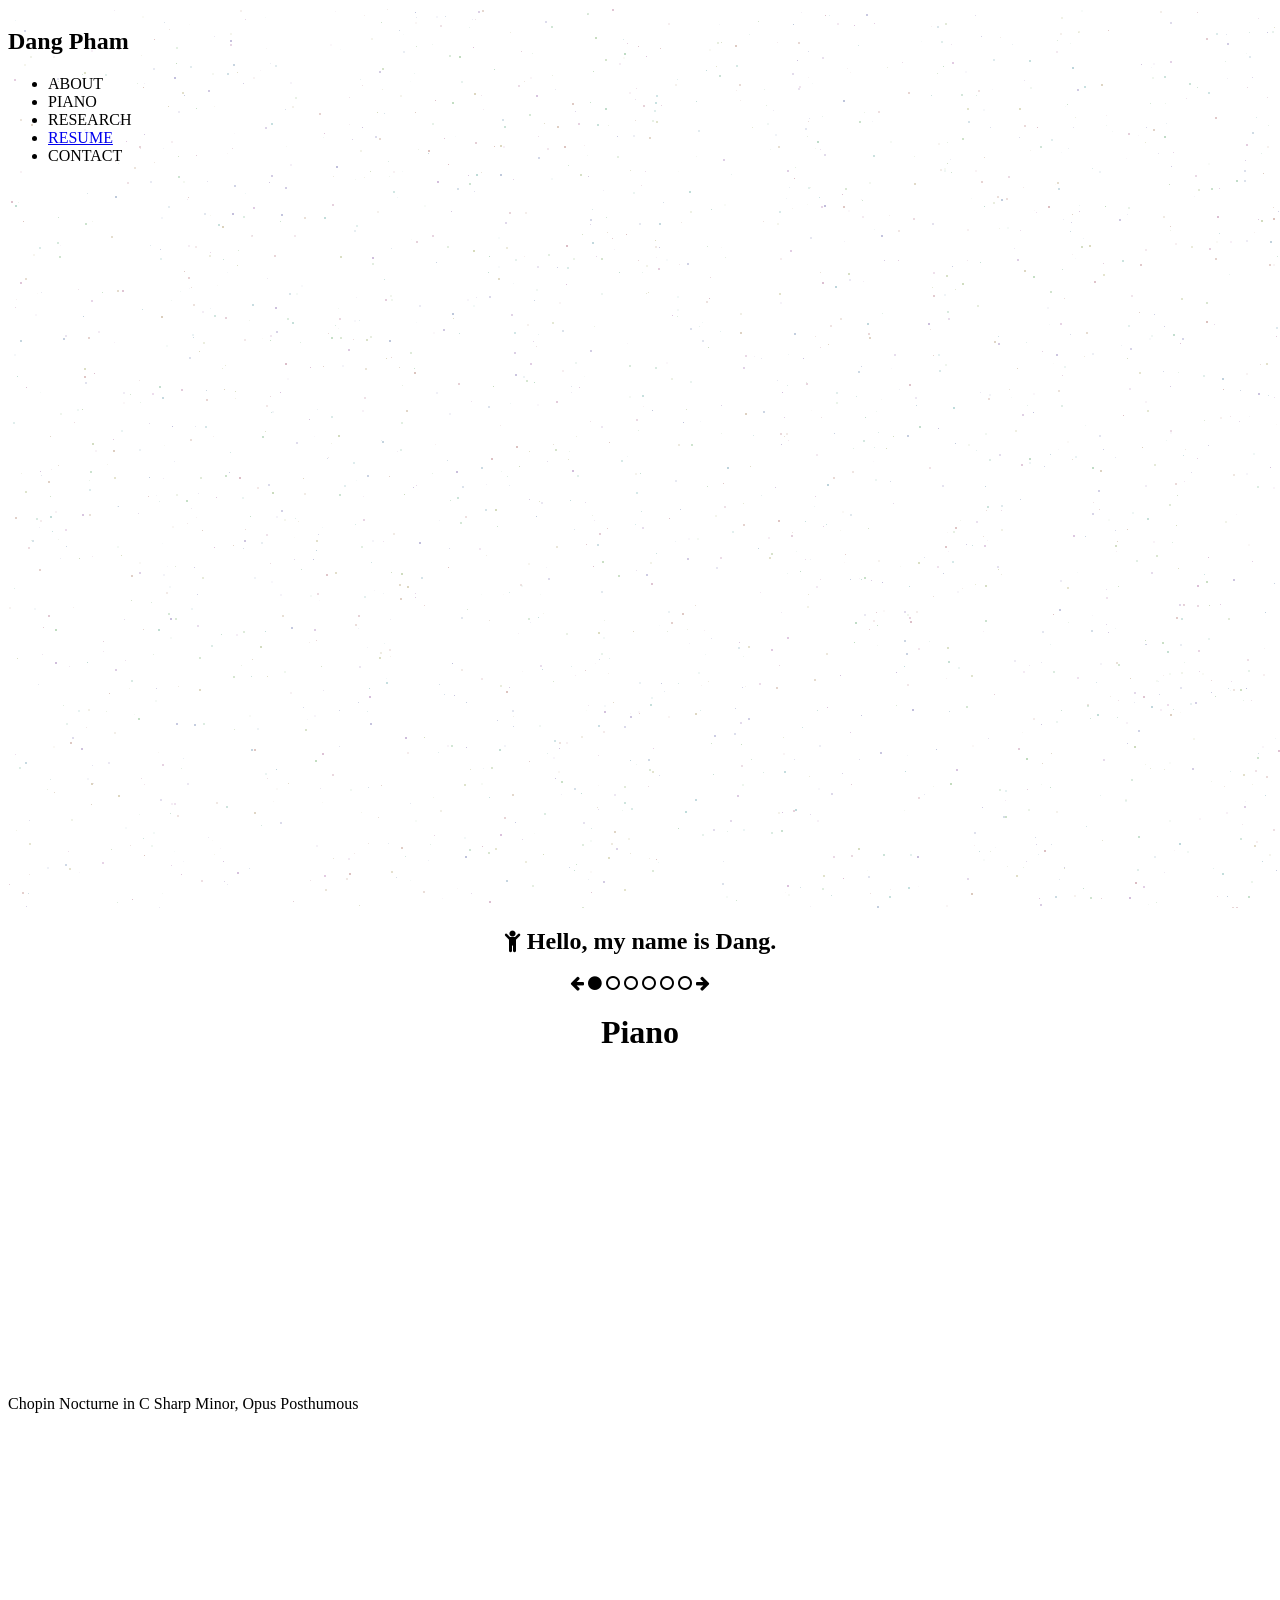
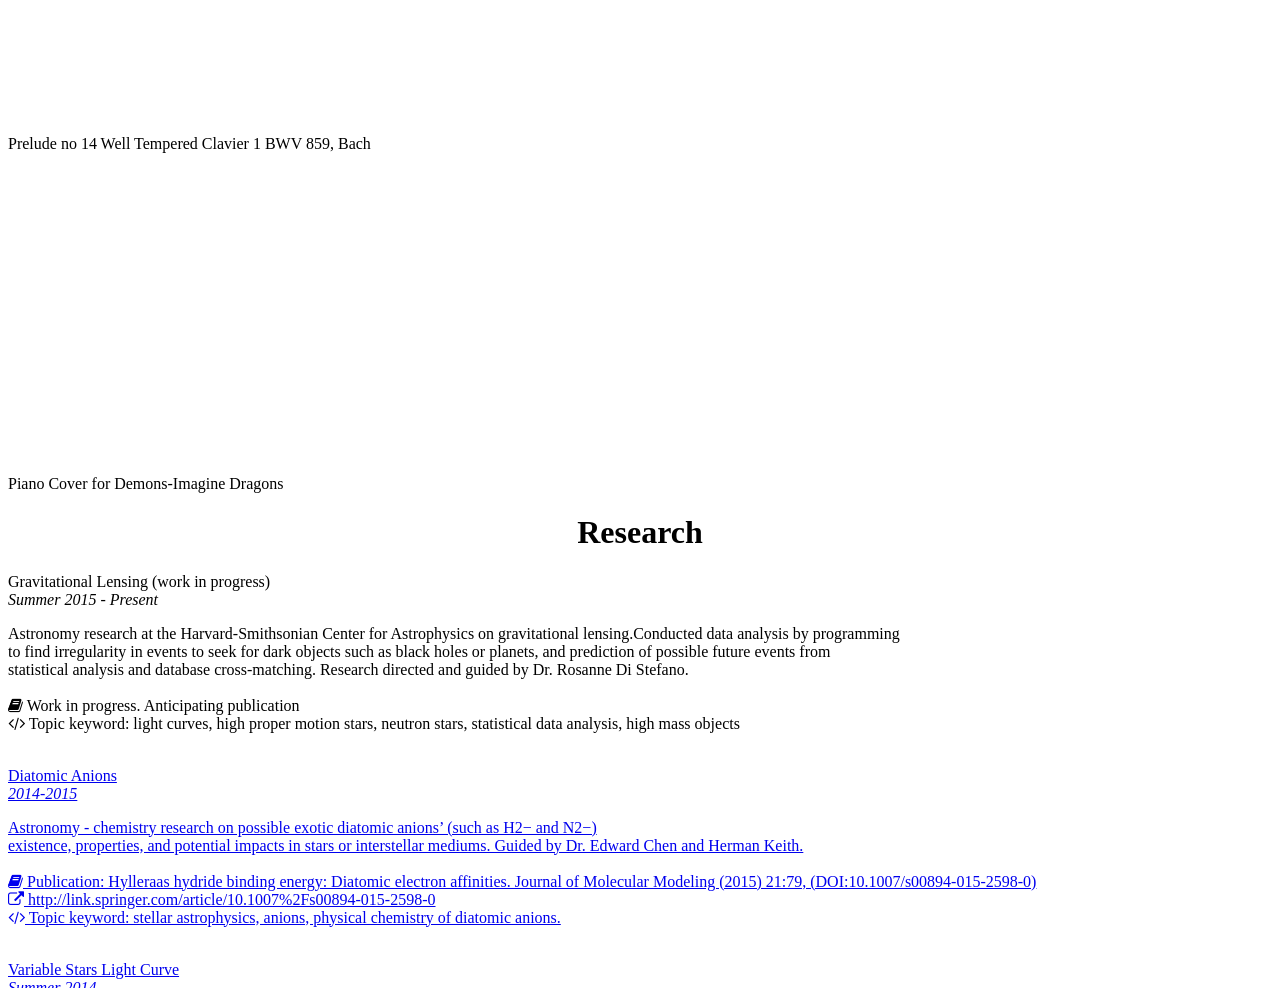
==== index.html @ 25a773d8 "update top" ====
<!DOCTYPE html PUBLIC "-//W3C//DTD XHTML 1.0 Transitional//EN" "http://www.w3.org/TR/xhtml1/DTD/xhtml1-transitional.dtd">
<html xmlns="http://www.w3.org/1999/xhtml">
<head>
    <meta http-equiv="Content-Type" content="text/html;">
    <meta charset="UTF-8">
    <meta name="viewport" content="width=device-width, initial-scale=1, maximum-scale=1, user-scalable=0"/>
    <title>Dang Pham</title>      
</head>    
<body>
    <div class="navi">
        <h2 id="back">Dang Pham</h2>
        <ul>
            <li><a id="aboutlink">ABOUT</a></li>    
            <li><a id="pianolink">PIANO</a></li>  
            <li><a id="researchlink">RESEARCH</a></li>  
            <li><a href="Resume%20-%20web.pdf">RESUME</a></li>
            <li><a id="contactlink">CONTACT</a></li>
        </ul>    
    </div>
    <!-- sky is from http://codepen.io/AlienPiglet/pen/hvekG. 
         Credits to the author for the awesome sky! -->
    <canvas class="sky-bg" id="sky"></canvas>
    <div class="s1" id="s1">  
        <center>
        <h2 class="s1h2"><span id="lang"><i class="fa fa-child"></i> Hello, my name is Dang. </span></h2>
        <div class = "infonav">
            <i class="ar fa fa-arrow-left" id="backward"></i>
            <i class="ci fa fa-circle" id = "c0"></i>
            <i class="ci fa fa-circle-o" id="c1" ></i>
            <i class="ci fa fa-circle-o" id="c2" ></i>
            <i class="ci fa fa-circle-o" id="c3" ></i>
            <i class="ci fa fa-circle-o" id="c4" ></i>
            <i class="ci fa fa-circle-o" id="c5" ></i>
            <i class="ar fa fa-arrow-right" id="forward"></i>
        </div>
        </center>
    </div>
    <center><h1 id="home" class="proj">Piano</h1></center>
    <div class="s2">
        <a><div class="s2s1"></div></a>
        <a><div class="s2s2"></div></a>
        <a><div class="s2s3"></div></a>
    </div>
    <center><h1 class="projweb" id="research">Research</h1></center>
    <div class="s2b">
        <a>
            <span> Gravitational Lensing (work in progress) <br><i>Summer 2015 - Present</i></span>
            <p>Astronomy research at the Harvard-Smithsonian Center for Astrophysics on gravitational lensing.Conducted data analysis by programming <br>
                to find irregularity in events to seek for dark objects such as black holes or planets, and prediction of possible future events from <br>
                statistical analysis and database cross-matching. Research directed and guided by Dr. Rosanne Di Stefano.<br> <br>
            <i class="fa fa-book"></i> Work in progress. Anticipating publication <br>
            <i class="fa fa-code"></i> Topic keyword: light curves, high proper motion stars, neutron stars, statistical data analysis, high mass objects
            </p>
        </a><br>
        <a href="http://link.springer.com/article/10.1007%2Fs00894-015-2598-0">
            <span>Diatomic Anions<br><i>2014-2015</i></span>
            <p>Astronomy - chemistry research on possible exotic diatomic anions’ (such as H2− and  N2−)<br>
                existence, properties, and potential impacts in stars or interstellar mediums. Guided by Dr. Edward Chen and Herman Keith. <br> <br>
            <i class="fa fa-book"></i> Publication: Hylleraas hydride binding energy: Diatomic electron affinities. Journal of Molecular Modeling (2015) 21:79, (DOI:10.1007/s00894-015-2598-0) <br>
            <i class="fa fa-external-link"></i> http://link.springer.com/article/10.1007%2Fs00894-015-2598-0<br>
            <i class="fa fa-code"></i> Topic keyword: stellar astrophysics, anions, physical chemistry of diatomic anions.
            </p>
        </a><br>
        <a href="https://www.aavso.org/sites/default/files/jaavso/v42n2/315.pdf">
            <span>Variable Stars Light Curve<br><i>Summer 2014</i></span> 
            <p>Astronomy research and observations at Harvard University on variable stars' trends in variability and periods <br>
                of RR Lyrae and SX Phe type stars. Guided by Dr. Joshua Schroeder and Dr. Rosanne Di Stefano. <br><br> 
                <i class="fa fa-book"></i> Report on the Photometric Observations of the Variable Stars DH Pegasi, DY Pegasi, and RZ Cephei (JAAVSO), 42, 315<br>
                <i class="fa fa-external-link"></i> https://www.aavso.org/sites/default/files/jaavso/v42n2/315.pdf<br>
                <i class="fa fa-code"></i> Topic keyword: trends, light curves, periods, RR Lyrae, SX Phe, variable stars.</p>
        </a><br>
        <a>
            <span>Electron Affinity of Lead<br><i>2013  </i></span> 
            <p>Analysis and theoretical calculation of the electron affinity of Pb that shows that accepted value of the electron <br>
                affinity of lead in the NIST may be erroneous. Guided by Dr. Edward Chen and Herman Keith. <br><br> 
                <i class="fa fa-book"></i> Not published. Paper available upon request<br>
                <i class="fa fa-code"></i> Topic keyword: lead, electron affinity</p>
        </a><br>
    </div>
    <div class="s3">
        <a href="mail:dang.c.pham@outlook.com"><span>Email:</span>dang.c.pham@outlook.com</a>
    </div>    
    <script defer type="text/javascript" src="js/jquery-1.11.1.min.js"></script>
    <script defer type="text/javascript" src="js/index.js"></script>
</body>
</html>
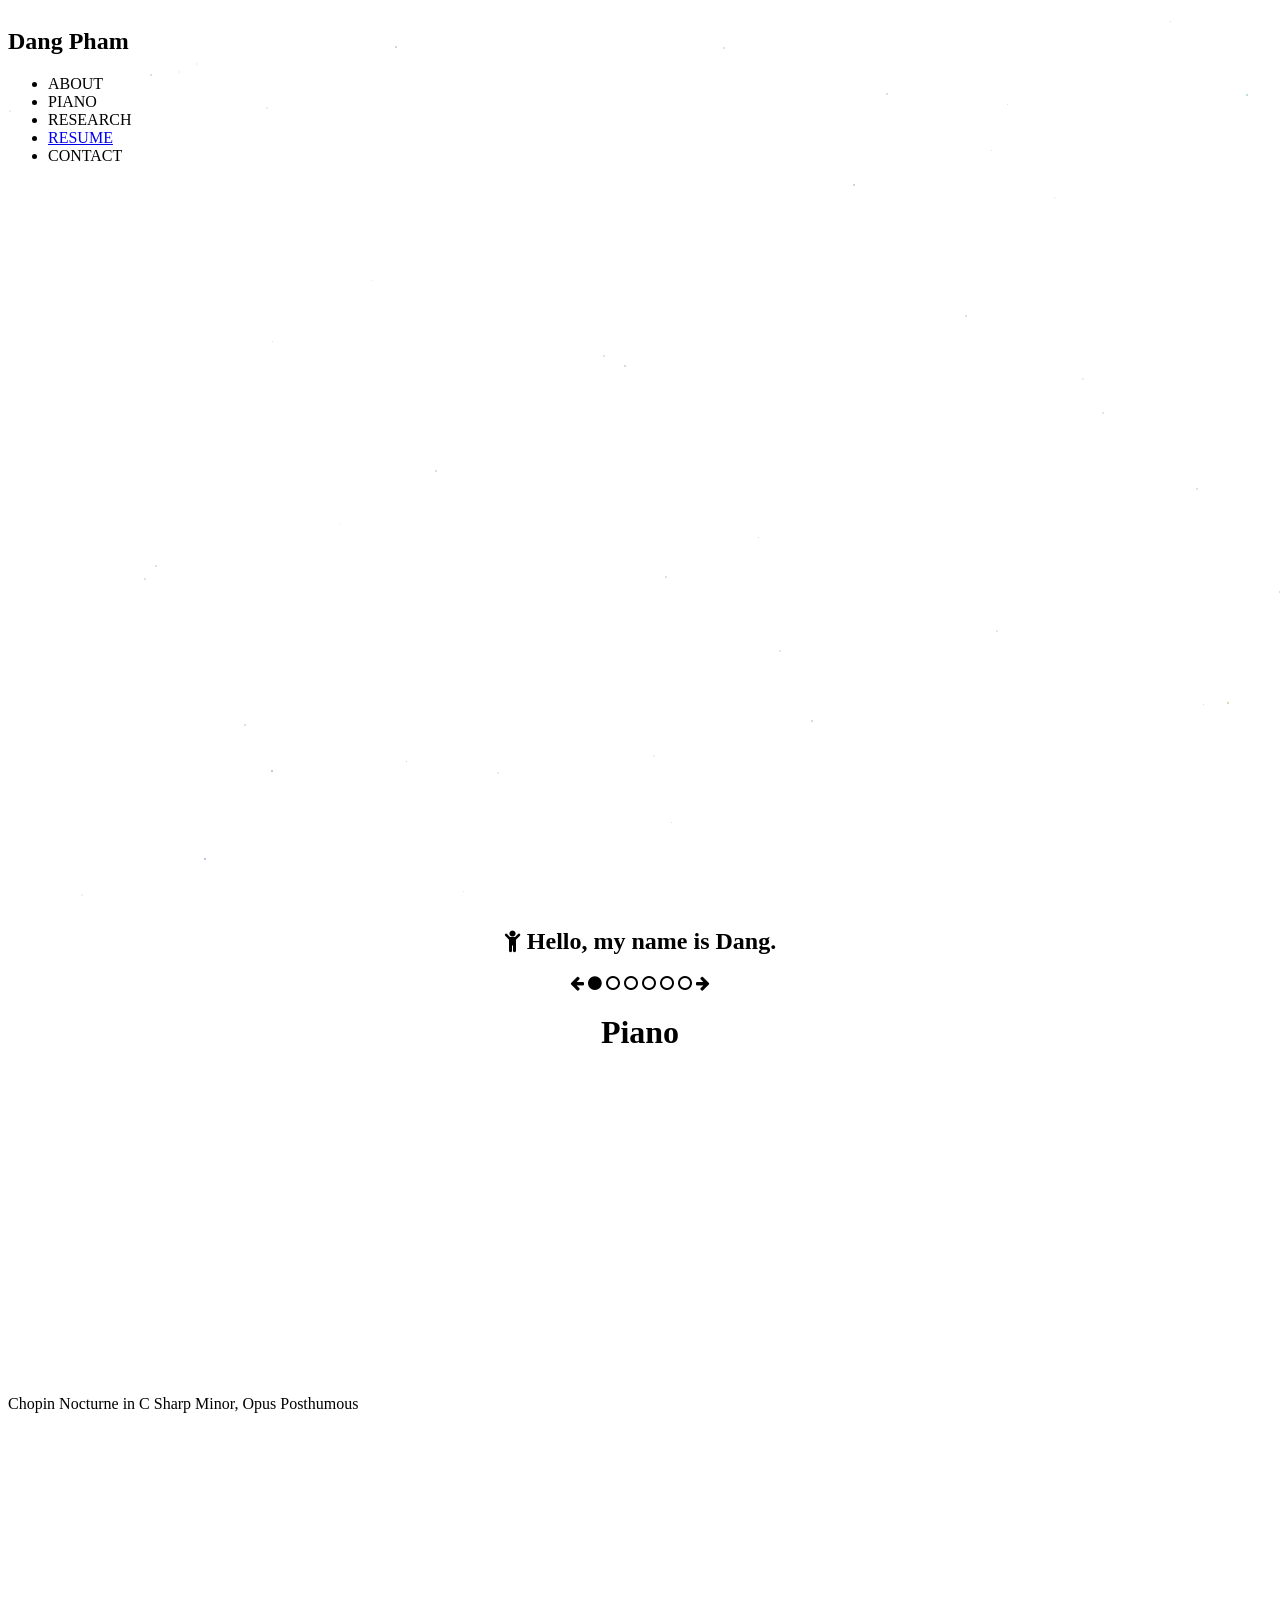
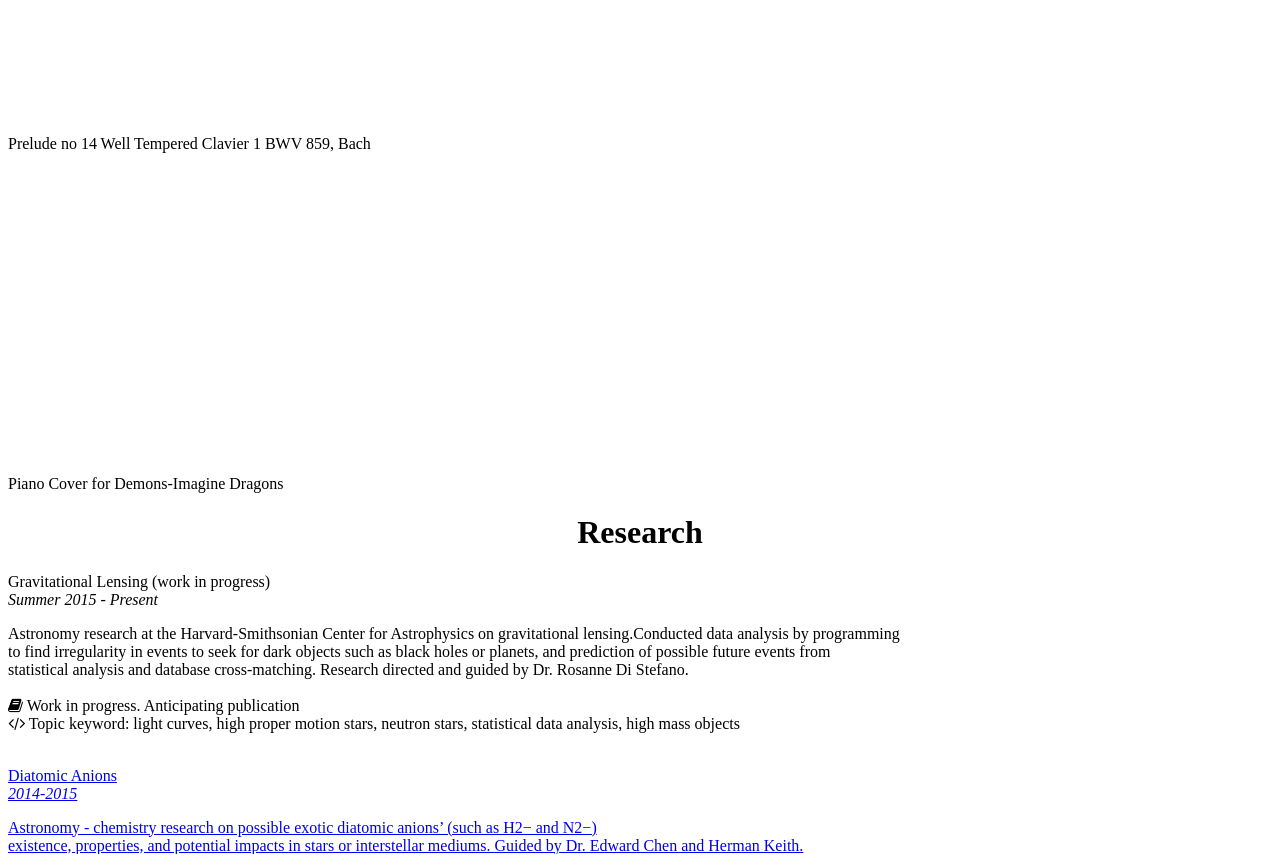
==== commit 69319656: "fix bottom" ====
--- a/index.html
+++ b/index.html
@@ -1,86 +1,115 @@
 <!DOCTYPE html PUBLIC "-//W3C//DTD XHTML 1.0 Transitional//EN" "http://www.w3.org/TR/xhtml1/DTD/xhtml1-transitional.dtd">
 <html xmlns="http://www.w3.org/1999/xhtml">
+
 <head>
     <meta http-equiv="Content-Type" content="text/html;">
     <meta charset="UTF-8">
-    <meta name="viewport" content="width=device-width, initial-scale=1, maximum-scale=1, user-scalable=0"/>
-    <title>Dang Pham</title>      
-</head>    
+    <meta name="viewport" content="width=device-width, initial-scale=1, maximum-scale=1, user-scalable=0" />
+    <title>Dang Pham</title>
+</head>
+
 <body>
     <div class="navi">
         <h2 id="back">Dang Pham</h2>
         <ul>
-            <li><a id="aboutlink">ABOUT</a></li>    
-            <li><a id="pianolink">PIANO</a></li>  
-            <li><a id="researchlink">RESEARCH</a></li>  
+            <li><a id="aboutlink">ABOUT</a></li>
+            <li><a id="pianolink">PIANO</a></li>
+            <li><a id="researchlink">RESEARCH</a></li>
             <li><a href="Resume%20-%20web.pdf">RESUME</a></li>
             <li><a id="contactlink">CONTACT</a></li>
-        </ul>    
+        </ul>
     </div>
     <!-- sky is from http://codepen.io/AlienPiglet/pen/hvekG. 
          Credits to the author for the awesome sky! -->
     <canvas class="sky-bg" id="sky"></canvas>
-    <div class="s1" id="s1">  
+    <div class="s1" id="s1">
         <center>
-        <h2 class="s1h2"><span id="lang"><i class="fa fa-child"></i> Hello, my name is Dang. </span></h2>
-        <div class = "infonav">
-            <i class="ar fa fa-arrow-left" id="backward"></i>
-            <i class="ci fa fa-circle" id = "c0"></i>
-            <i class="ci fa fa-circle-o" id="c1" ></i>
-            <i class="ci fa fa-circle-o" id="c2" ></i>
-            <i class="ci fa fa-circle-o" id="c3" ></i>
-            <i class="ci fa fa-circle-o" id="c4" ></i>
-            <i class="ci fa fa-circle-o" id="c5" ></i>
-            <i class="ar fa fa-arrow-right" id="forward"></i>
-        </div>
+            <h2 class="s1h2"><span id="lang"><i class="fa fa-child"></i> Hello, my name is Dang. </span></h2>
+            <div class="infonav">
+                <i class="ar fa fa-arrow-left" id="backward"></i>
+                <i class="ci fa fa-circle" id="c0"></i>
+                <i class="ci fa fa-circle-o" id="c1"></i>
+                <i class="ci fa fa-circle-o" id="c2"></i>
+                <i class="ci fa fa-circle-o" id="c3"></i>
+                <i class="ci fa fa-circle-o" id="c4"></i>
+                <i class="ci fa fa-circle-o" id="c5"></i>
+                <i class="ar fa fa-arrow-right" id="forward"></i>
+            </div>
         </center>
     </div>
-    <center><h1 id="home" class="proj">Piano</h1></center>
+    <center>
+        <h1 id="home" class="proj">Piano</h1></center>
     <div class="s2">
-        <a><div class="s2s1"></div></a>
-        <a><div class="s2s2"></div></a>
-        <a><div class="s2s3"></div></a>
+        <a>
+            <div class="s2s1"></div>
+        </a>
+        <a>
+            <div class="s2s2"></div>
+        </a>
+        <a>
+            <div class="s2s3"></div>
+        </a>
     </div>
-    <center><h1 class="projweb" id="research">Research</h1></center>
-    <div class="s2b">
+    <center>
+        <h1 class="projweb" id="research">Research</h1></center>
+    <div class="s2b" id='s2b'>
         <a>
             <span> Gravitational Lensing (work in progress) <br><i>Summer 2015 - Present</i></span>
-            <p>Astronomy research at the Harvard-Smithsonian Center for Astrophysics on gravitational lensing.Conducted data analysis by programming <br>
-                to find irregularity in events to seek for dark objects such as black holes or planets, and prediction of possible future events from <br>
-                statistical analysis and database cross-matching. Research directed and guided by Dr. Rosanne Di Stefano.<br> <br>
-            <i class="fa fa-book"></i> Work in progress. Anticipating publication <br>
-            <i class="fa fa-code"></i> Topic keyword: light curves, high proper motion stars, neutron stars, statistical data analysis, high mass objects
+            <p>Astronomy research at the Harvard-Smithsonian Center for Astrophysics on gravitational lensing.Conducted data analysis by programming
+                <br> to find irregularity in events to seek for dark objects such as black holes or planets, and prediction of possible future events from
+                <br> statistical analysis and database cross-matching. Research directed and guided by Dr. Rosanne Di Stefano.
+                <br>
+                <br>
+                <i class="fa fa-book"></i> Work in progress. Anticipating publication
+                <br>
+                <i class="fa fa-code"></i> Topic keyword: light curves, high proper motion stars, neutron stars, statistical data analysis, high mass objects
             </p>
-        </a><br>
+        </a>
+        <br>
         <a href="http://link.springer.com/article/10.1007%2Fs00894-015-2598-0">
             <span>Diatomic Anions<br><i>2014-2015</i></span>
-            <p>Astronomy - chemistry research on possible exotic diatomic anions’ (such as H2− and  N2−)<br>
-                existence, properties, and potential impacts in stars or interstellar mediums. Guided by Dr. Edward Chen and Herman Keith. <br> <br>
-            <i class="fa fa-book"></i> Publication: Hylleraas hydride binding energy: Diatomic electron affinities. Journal of Molecular Modeling (2015) 21:79, (DOI:10.1007/s00894-015-2598-0) <br>
-            <i class="fa fa-external-link"></i> http://link.springer.com/article/10.1007%2Fs00894-015-2598-0<br>
-            <i class="fa fa-code"></i> Topic keyword: stellar astrophysics, anions, physical chemistry of diatomic anions.
+            <p>Astronomy - chemistry research on possible exotic diatomic anions’ (such as H2− and N2−)
+                <br> existence, properties, and potential impacts in stars or interstellar mediums. Guided by Dr. Edward Chen and Herman Keith.
+                <br>
+                <br>
+                <i class="fa fa-book"></i> Publication: Hylleraas hydride binding energy: Diatomic electron affinities. Journal of Molecular Modeling (2015) 21:79, (DOI:10.1007/s00894-015-2598-0)
+                <br>
+                <i class="fa fa-external-link"></i> http://link.springer.com/article/10.1007%2Fs00894-015-2598-0
+                <br>
+                <i class="fa fa-code"></i> Topic keyword: stellar astrophysics, anions, physical chemistry of diatomic anions.
             </p>
-        </a><br>
+        </a>
+        <br>
         <a href="https://www.aavso.org/sites/default/files/jaavso/v42n2/315.pdf">
-            <span>Variable Stars Light Curve<br><i>Summer 2014</i></span> 
-            <p>Astronomy research and observations at Harvard University on variable stars' trends in variability and periods <br>
-                of RR Lyrae and SX Phe type stars. Guided by Dr. Joshua Schroeder and Dr. Rosanne Di Stefano. <br><br> 
-                <i class="fa fa-book"></i> Report on the Photometric Observations of the Variable Stars DH Pegasi, DY Pegasi, and RZ Cephei (JAAVSO), 42, 315<br>
-                <i class="fa fa-external-link"></i> https://www.aavso.org/sites/default/files/jaavso/v42n2/315.pdf<br>
+            <span>Variable Stars Light Curve<br><i>Summer 2014</i></span>
+            <p>Astronomy research and observations at Harvard University on variable stars' trends in variability and periods
+                <br> of RR Lyrae and SX Phe type stars. Guided by Dr. Joshua Schroeder and Dr. Rosanne Di Stefano.
+                <br>
+                <br>
+                <i class="fa fa-book"></i> Report on the Photometric Observations of the Variable Stars DH Pegasi, DY Pegasi, and RZ Cephei (JAAVSO), 42, 315
+                <br>
+                <i class="fa fa-external-link"></i> https://www.aavso.org/sites/default/files/jaavso/v42n2/315.pdf
+                <br>
                 <i class="fa fa-code"></i> Topic keyword: trends, light curves, periods, RR Lyrae, SX Phe, variable stars.</p>
-        </a><br>
+        </a>
+        <br>
         <a>
-            <span>Electron Affinity of Lead<br><i>2013  </i></span> 
-            <p>Analysis and theoretical calculation of the electron affinity of Pb that shows that accepted value of the electron <br>
-                affinity of lead in the NIST may be erroneous. Guided by Dr. Edward Chen and Herman Keith. <br><br> 
-                <i class="fa fa-book"></i> Not published. Paper available upon request<br>
+            <span>Electron Affinity of Lead<br><i>2013  </i></span>
+            <p>Analysis and theoretical calculation of the electron affinity of Pb that shows that accepted value of the electron
+                <br> affinity of lead in the NIST may be erroneous. Guided by Dr. Edward Chen and Herman Keith.
+                <br>
+                <br>
+                <i class="fa fa-book"></i> Not published. Paper available upon request
+                <br>
                 <i class="fa fa-code"></i> Topic keyword: lead, electron affinity</p>
-        </a><br>
+        </a>
+        <br id="lastbr">
     </div>
     <div class="s3">
         <a href="mail:dang.c.pham@outlook.com"><span>Email:</span>dang.c.pham@outlook.com</a>
-    </div>    
+    </div>
     <script defer type="text/javascript" src="js/jquery-1.11.1.min.js"></script>
     <script defer type="text/javascript" src="js/index.js"></script>
 </body>
+
 </html>
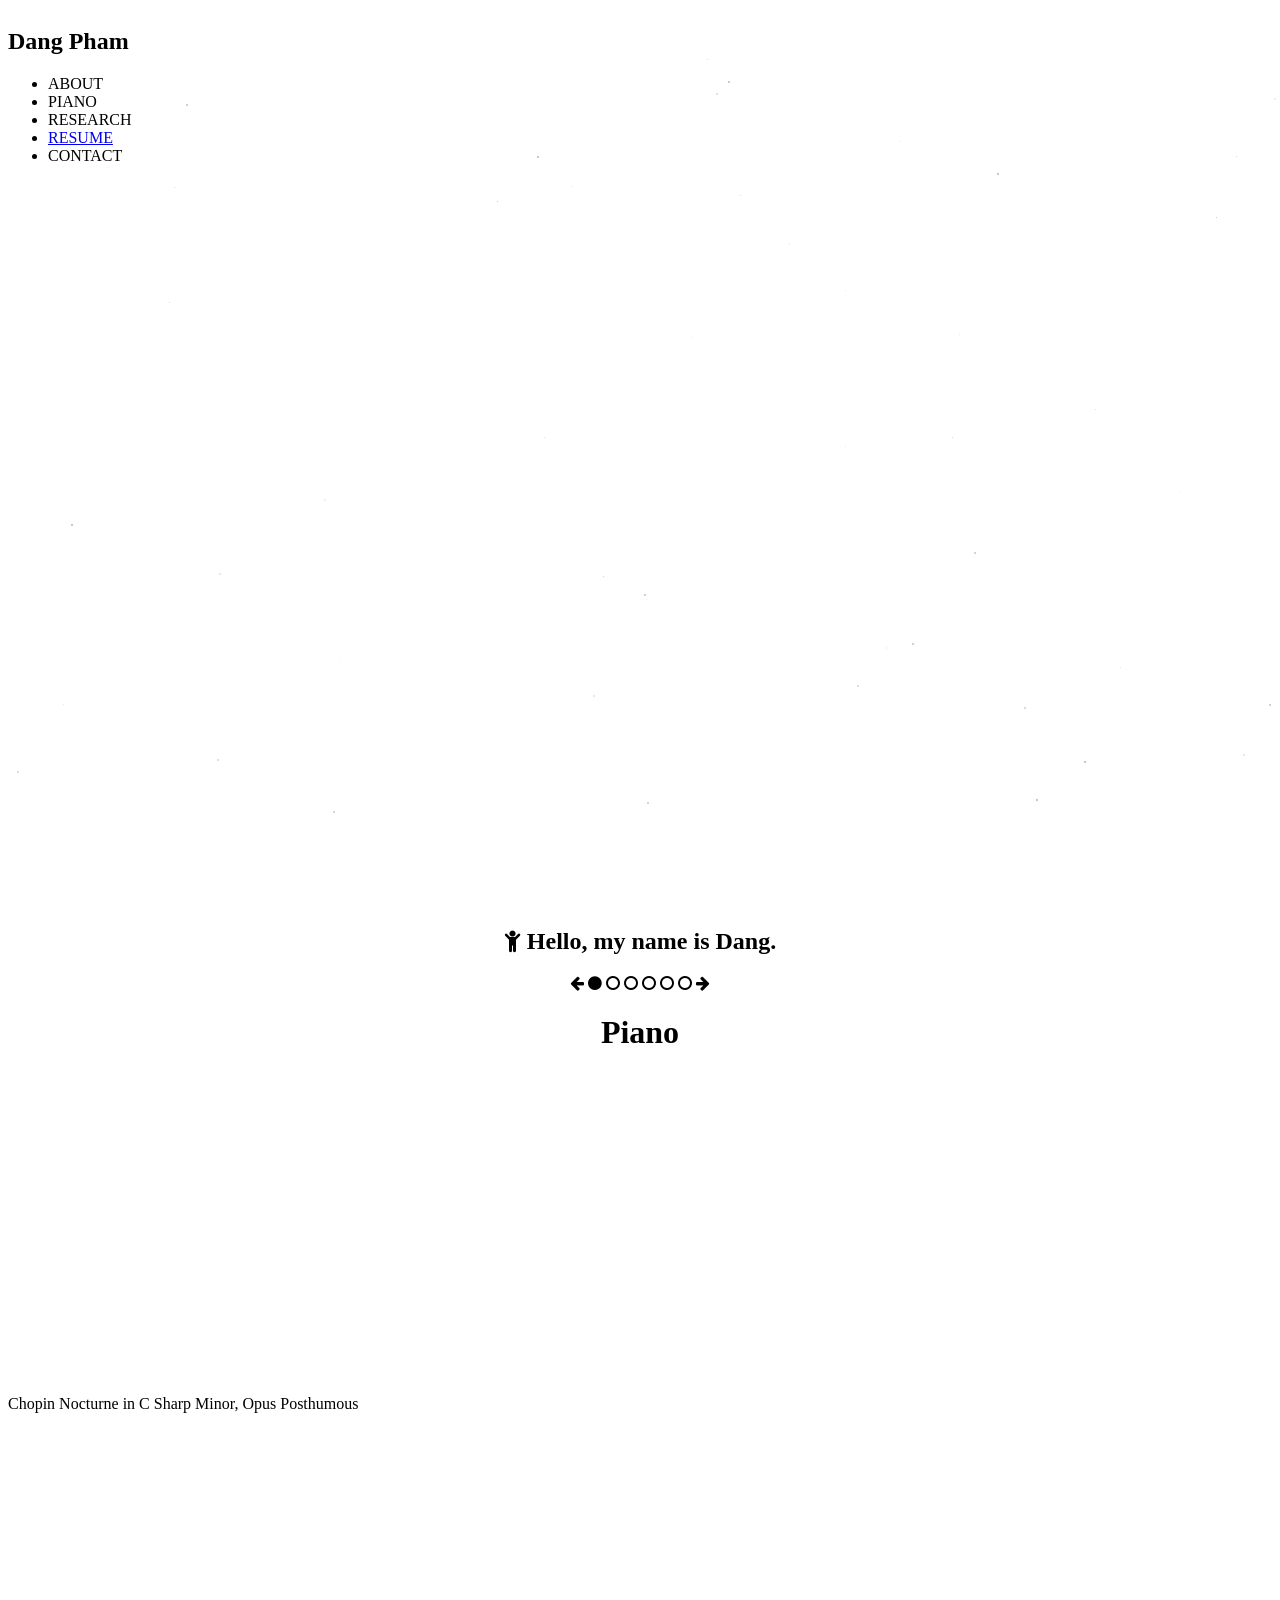
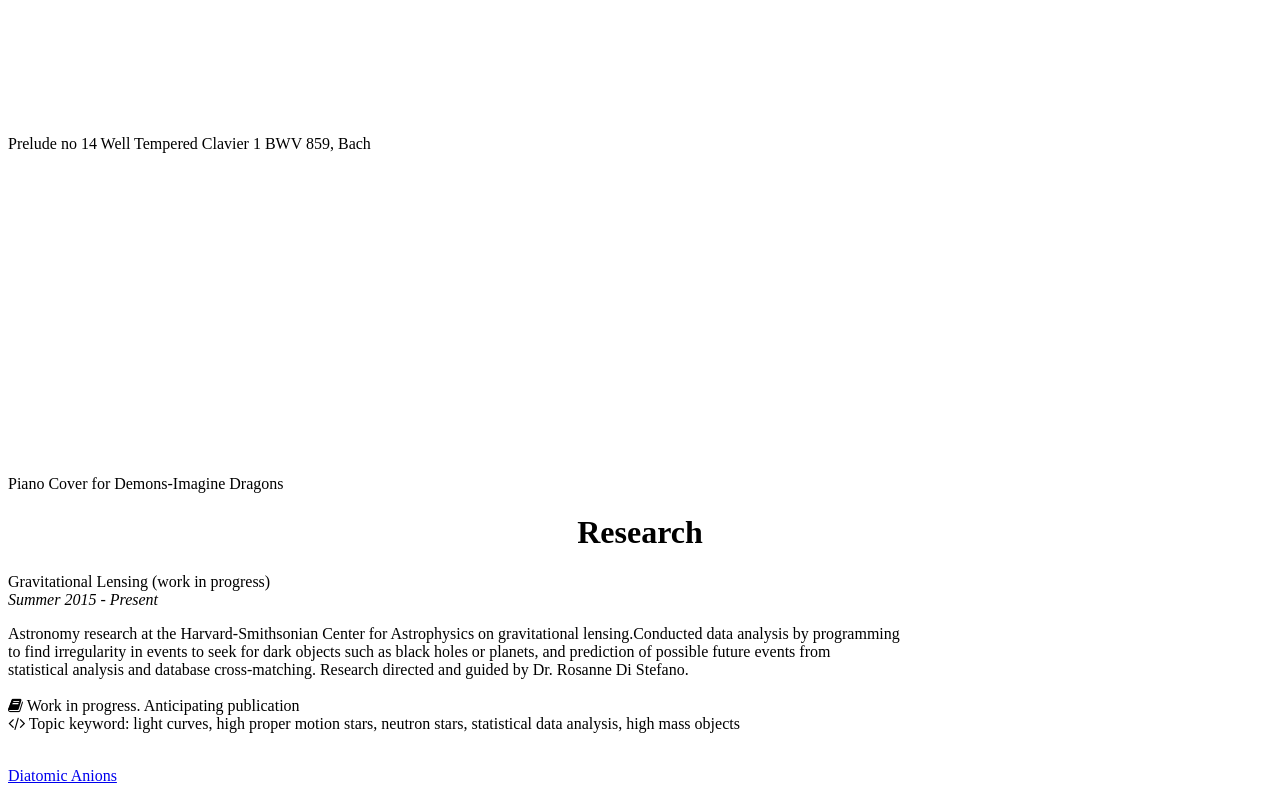
==== commit 28fe16e9: "update" ====
--- a/index.html
+++ b/index.html
@@ -37,8 +37,7 @@
             </div>
         </center>
     </div>
-    <center>
-        <h1 id="home" class="proj">Piano</h1></center>
+    <center><h1 id="home" class="proj"><span class='word'>Piano</span></h1></center>
     <div class="s2">
         <a>
             <div class="s2s1"></div>
@@ -50,8 +49,7 @@
             <div class="s2s3"></div>
         </a>
     </div>
-    <center>
-        <h1 class="projweb" id="research">Research</h1></center>
+    <center><h1 class="projweb" id="research"><span class='word'>Research</span></h1></center>
     <div class="s2b" id='s2b'>
         <a>
             <span> Gravitational Lensing (work in progress) <br><i>Summer 2015 - Present</i></span>
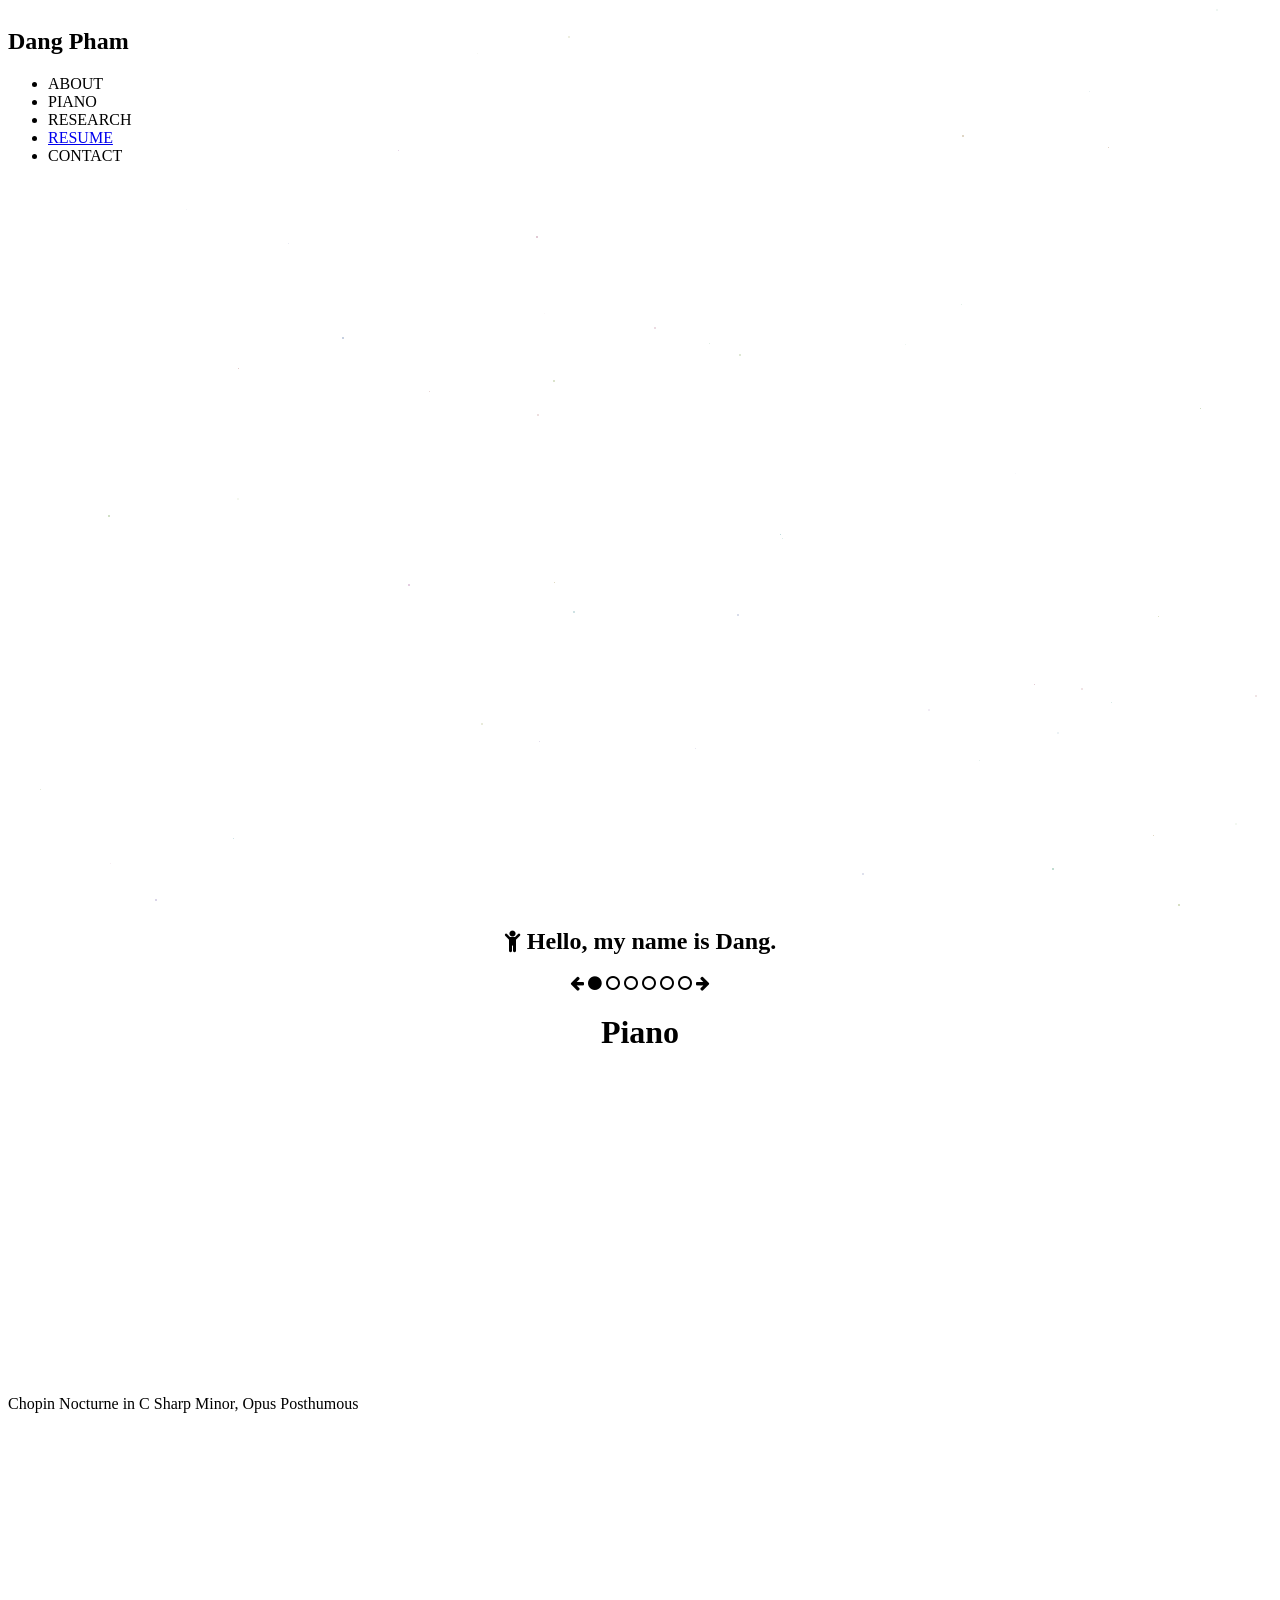
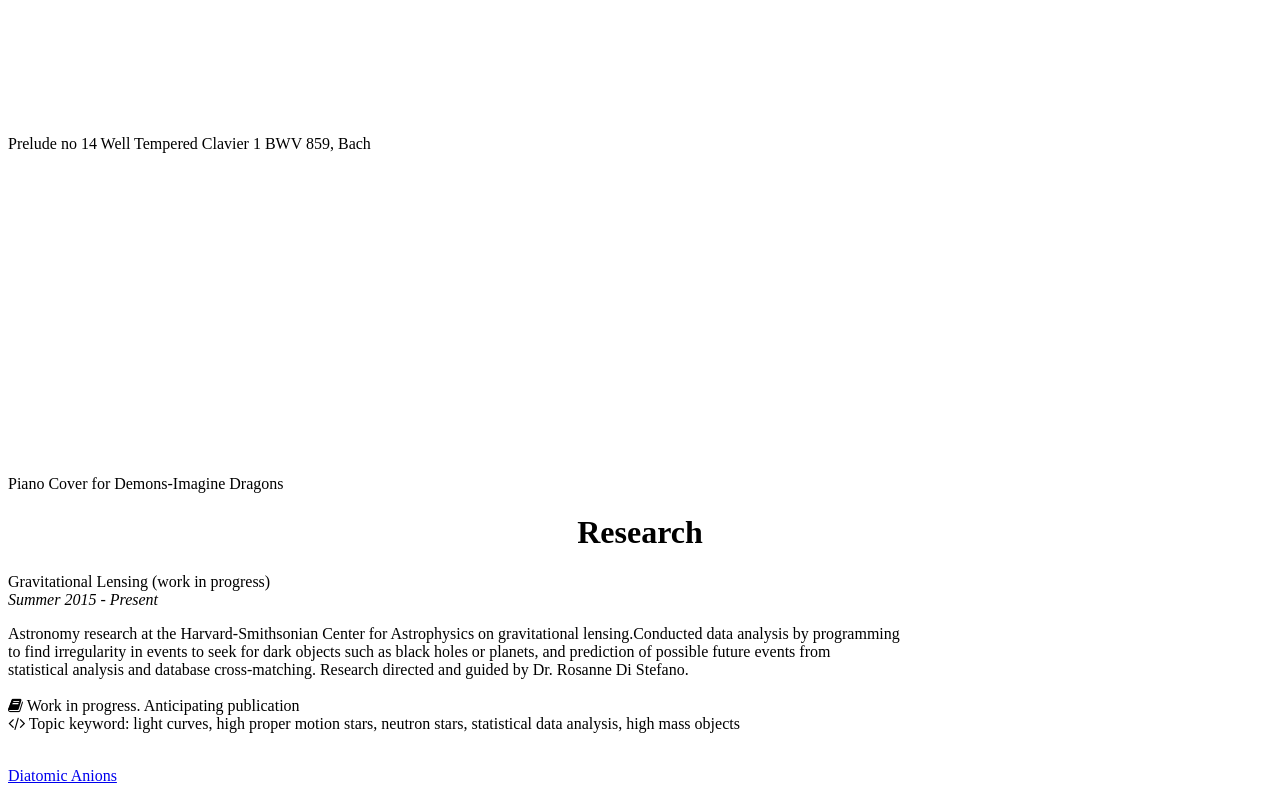
==== commit 50cb3c86: "catch disabled javascript" ====
--- a/index.html
+++ b/index.html
@@ -101,13 +101,14 @@
                 <br>
                 <i class="fa fa-code"></i> Topic keyword: lead, electron affinity</p>
         </a>
-        <br id="lastbr">
+        <br>
     </div>
     <div class="s3">
         <a href="mail:dang.c.pham@outlook.com"><span>Email:</span>dang.c.pham@outlook.com</a>
     </div>
     <script defer type="text/javascript" src="js/jquery-1.11.1.min.js"></script>
     <script defer type="text/javascript" src="js/index.js"></script>
+    <noscript><META HTTP-EQUIV="Refresh" CONTENT="0;URL=JSError.html"></noscript>
 </body>
 
 </html>
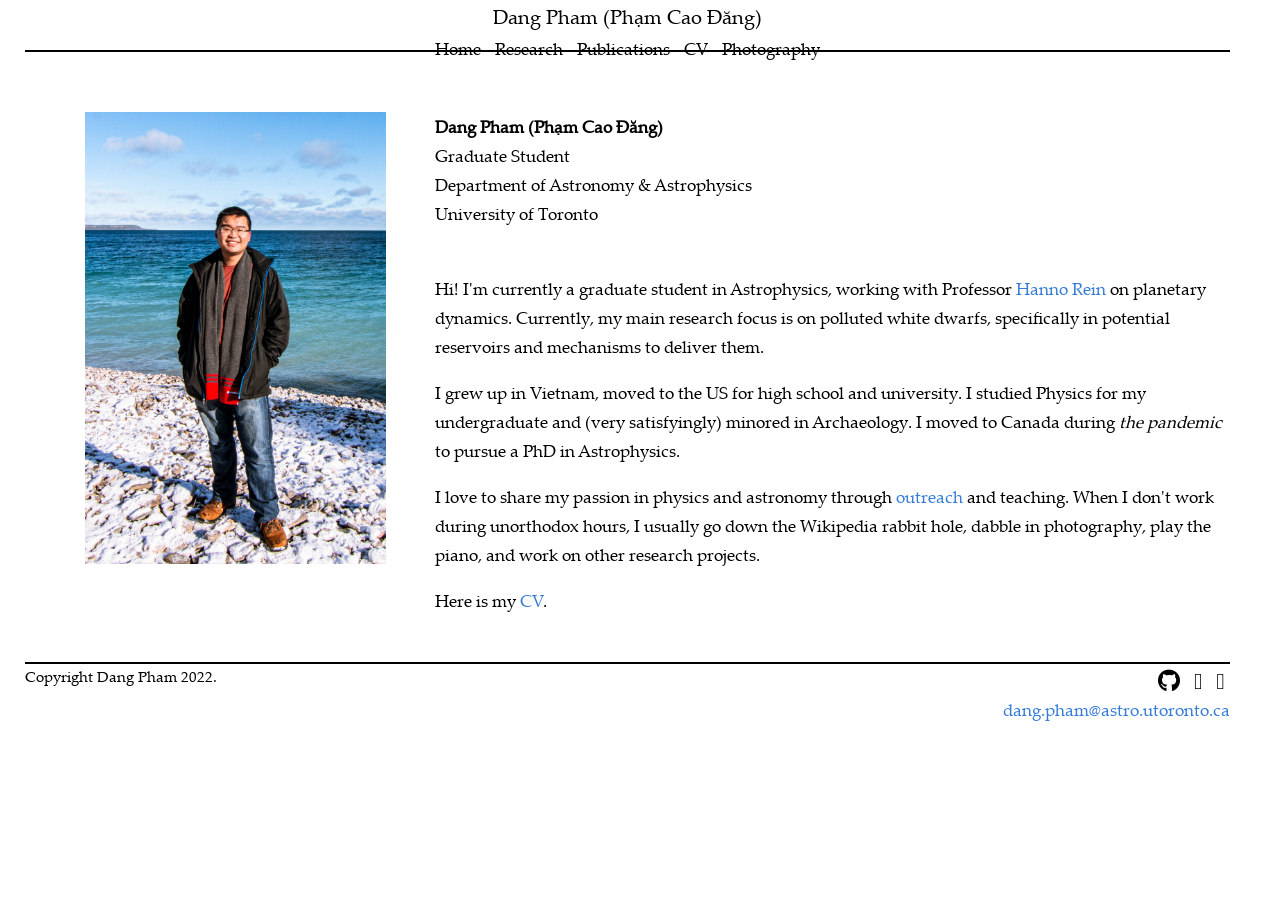
==== commit 70ccd626: "new year new me" ====
--- a/index.html
+++ b/index.html
@@ -3,111 +3,73 @@
 
 <head>
     <meta http-equiv="Content-Type" content="text/html;">
-    <meta charset="UTF-8">
-    <meta name="viewport" content="width=device-width, initial-scale=1, maximum-scale=1, user-scalable=0" />
-    <title>Dang Pham</title>
+    <meta charset="utf-8" />
+    <meta name="viewport" content="width=device-width, initial-scale=1, user-scalable=no" />
+    <link rel="stylesheet" href="assets/css/main.css" />
+    <link rel="stylesheet" href="https://pro.fontawesome.com/releases/v5.10.0/css/all.css" 
+        integrity="sha384-AYmEC3Yw5cVb3ZcuHtOA93w35dYTsvhLPVnYs9eStHfGJvOvKxVfELGroGkvsg+p" crossorigin="anonymous"/>
+    
+    <script type="text/javascript" src="assets/js/jquery.min.js"></script>
+    <title>Dang Pham (Phạm Cao Đăng)</title>
 </head>
 
 <body>
-    <div class="navi">
-        <h2 id="back">Dang Pham</h2>
-        <ul>
-            <li><a id="aboutlink">ABOUT</a></li>
-            <li><a id="pianolink">PIANO</a></li>
-            <li><a id="researchlink">RESEARCH</a></li>
-            <li><a href="Resume%20-%20web.pdf">RESUME</a></li>
-            <li><a id="contactlink">CONTACT</a></li>
-        </ul>
-    </div>
-    <!-- sky is from http://codepen.io/AlienPiglet/pen/hvekG. 
-         Credits to the author for the awesome sky! -->
-    <canvas class="sky-bg" id="sky"></canvas>
-    <div class="s1" id="s1">
-        <center>
-            <h2 class="s1h2"><span id="lang"><i class="fa fa-child"></i> Hello, my name is Dang. </span></h2>
-            <div class="infonav">
-                <i class="ar fa fa-arrow-left" id="backward"></i>
-                <i class="ci fa fa-circle" id="c0"></i>
-                <i class="ci fa fa-circle-o" id="c1"></i>
-                <i class="ci fa fa-circle-o" id="c2"></i>
-                <i class="ci fa fa-circle-o" id="c3"></i>
-                <i class="ci fa fa-circle-o" id="c4"></i>
-                <i class="ci fa fa-circle-o" id="c5"></i>
-                <i class="ar fa fa-arrow-right" id="forward"></i>
-            </div>
-        </center>
-    </div>
-    <center><h1 id="home" class="proj"><span class='word'>Piano</span></h1></center>
-    <div class="s2">
-        <a>
-            <div class="s2s1"></div>
-        </a>
-        <a>
-            <div class="s2s2"></div>
-        </a>
-        <a>
-            <div class="s2s3"></div>
-        </a>
-    </div>
-    <center><h1 class="projweb" id="research"><span class='word'>Research</span></h1></center>
-    <div class="s2b" id='s2b'>
-        <a>
-            <span> Gravitational Lensing (work in progress) <br><i>Summer 2015 - Present</i></span>
-            <p>Astronomy research at the Harvard-Smithsonian Center for Astrophysics on gravitational lensing.Conducted data analysis by programming
-                <br> to find irregularity in events to seek for dark objects such as black holes or planets, and prediction of possible future events from
-                <br> statistical analysis and database cross-matching. Research directed and guided by Dr. Rosanne Di Stefano.
+    <div id="header"></div>
+    
+
+    <div class="wrapper">
+        <section id="about" >
+            <!-- <center><h1 id="home" class="proj"><span class='word'>Me</span></h1></center> -->
+            <img class="profile-pic" src="assets/img/IMG_1156.jpg" />
+            <div class="text intro">
+                <h3>Dang Pham (Phạm Cao Đăng)</h3>
+                Graduate Student
+                <br>
+                Department of Astronomy & Astrophysics
+                <br>
+                University of Toronto
                 <br>
                 <br>
-                <i class="fa fa-book"></i> Work in progress. Anticipating publication
-                <br>
-                <i class="fa fa-code"></i> Topic keyword: light curves, high proper motion stars, neutron stars, statistical data analysis, high mass objects
-            </p>
-        </a>
-        <br>
-        <a href="http://link.springer.com/article/10.1007%2Fs00894-015-2598-0">
-            <span>Diatomic Anions<br><i>2014-2015</i></span>
-            <p>Astronomy - chemistry research on possible exotic diatomic anions’ (such as H2− and N2−)
-                <br> existence, properties, and potential impacts in stars or interstellar mediums. Guided by Dr. Edward Chen and Herman Keith.
-                <br>
-                <br>
-                <i class="fa fa-book"></i> Publication: Hylleraas hydride binding energy: Diatomic electron affinities. Journal of Molecular Modeling (2015) 21:79, (DOI:10.1007/s00894-015-2598-0)
-                <br>
-                <i class="fa fa-external-link"></i> http://link.springer.com/article/10.1007%2Fs00894-015-2598-0
-                <br>
-                <i class="fa fa-code"></i> Topic keyword: stellar astrophysics, anions, physical chemistry of diatomic anions.
-            </p>
-        </a>
-        <br>
-        <a href="https://www.aavso.org/sites/default/files/jaavso/v42n2/315.pdf">
-            <span>Variable Stars Light Curve<br><i>Summer 2014</i></span>
-            <p>Astronomy research and observations at Harvard University on variable stars' trends in variability and periods
-                <br> of RR Lyrae and SX Phe type stars. Guided by Dr. Joshua Schroeder and Dr. Rosanne Di Stefano.
-                <br>
-                <br>
-                <i class="fa fa-book"></i> Report on the Photometric Observations of the Variable Stars DH Pegasi, DY Pegasi, and RZ Cephei (JAAVSO), 42, 315
-                <br>
-                <i class="fa fa-external-link"></i> https://www.aavso.org/sites/default/files/jaavso/v42n2/315.pdf
-                <br>
-                <i class="fa fa-code"></i> Topic keyword: trends, light curves, periods, RR Lyrae, SX Phe, variable stars.</p>
-        </a>
-        <br>
-        <a>
-            <span>Electron Affinity of Lead<br><i>2013  </i></span>
-            <p>Analysis and theoretical calculation of the electron affinity of Pb that shows that accepted value of the electron
-                <br> affinity of lead in the NIST may be erroneous. Guided by Dr. Edward Chen and Herman Keith.
-                <br>
-                <br>
-                <i class="fa fa-book"></i> Not published. Paper available upon request
-                <br>
-                <i class="fa fa-code"></i> Topic keyword: lead, electron affinity</p>
-        </a>
-        <br>
+                <p>
+                Hi! I'm currently a graduate student in Astrophysics, working with
+                Professor <a href="http://hanno-rein.de/">Hanno Rein</a> on planetary dynamics. 
+                Currently, my main research focus is on polluted white dwarfs, 
+                specifically in potential reservoirs and mechanisms to deliver them.
+                </p>
+                
+                <p>
+                I grew up in Vietnam, moved to the US for high school and university. 
+                I studied Physics for my undergraduate
+                and (very satisfyingly) minored in Archaeology.
+                I moved to Canada during <i>the pandemic</i>
+                to pursue a PhD in Astrophysics.
+                </p>
+
+                <p>
+                I love to share my passion in physics and astronomy through 
+                <a href="https://www.cornellastrosociety.org/">outreach</a> and teaching. 
+                When I don't work during unorthodox hours, I usually go down the
+                Wikipedia rabbit hole, dabble in photography, play the piano, and work
+                on other research projects.
+                </p>
+                
+                <p>
+                    Here is my <a href="CV.pdf">CV</a>.
+                </p>
+            </div>
+        </section>
     </div>
-    <div class="s3">
-        <a href="mail:dang.c.pham@outlook.com"><span>Email:</span>dang.c.pham@outlook.com</a>
-    </div>
-    <script defer type="text/javascript" src="js/jquery-1.11.1.min.js"></script>
-    <script defer type="text/javascript" src="js/index.js"></script>
+
+    <div id="footer"></div>
+
+    
+
+    <script defer type="text/javascript" src="assets/js/jquery.min.js"></script>
+    <script> 
+        $("#header").load("header.html"); 
+        $("#footer").load("footer.html");
+    </script>
+    <script defer type="text/javascript" src="assets/js/main.js"></script>
     <noscript><META HTTP-EQUIV="Refresh" CONTENT="0;URL=JSError.html"></noscript>
 </body>
 
--- a/assets/css/main.css
+++ b/assets/css/main.css
@@ -0,0 +1,343 @@
+@import url(fontawesome-all.min.css);
+
+@font-face {
+    font-family: Palatino;
+    src: url('../fonts/PalatinoR.ttf');
+  }  
+
+@viewport {
+    width: 1300px auto;
+}
+
+
+html,
+body {
+    margin: 0;
+    padding: 0;
+    padding-left: 0.5em;
+    padding-right: 0.5em;
+    font-family: Palatino;
+    font-size: 18px;
+    /* max-width: 100%; */
+    margin-left: 10%;
+    width: 80%;
+    /* overflow-x: hidden; */
+}
+
+
+a, a:visited {
+    color: #377dd8;
+    text-decoration: none;
+}
+
+a:hover {
+    color: #95bcf0;
+    text-decoration: none;
+}
+
+h1,
+h2,
+h3 {
+    text-decoration: none;
+    font-family: Palatino;
+    font-weight: 700;
+    font-size: 1em;
+    margin: 0;
+}
+
+h1 {
+    color: #111;
+    text-align: center;
+}
+
+#header {
+    display: unset
+}
+
+.nav {
+    position: sticky;
+    /* right: 0px; */
+    top: 0px;
+    /* left: 10%; */
+    width: 100%;
+    height: 30px;
+    z-index: 10000;
+    background: #fff;
+    margin-top: 0;
+    border-bottom: 2px solid #000000;
+}
+
+.nav h2 {
+    text-align: left;
+    font-weight: 100;
+    vertical-align: middle;
+    position: absolute;
+    cursor: pointer;
+    z-index: 500;
+    color: #000000;
+}
+
+.name {
+    font-size: 1.2em;
+    margin: 0;
+    vertical-align: top; 
+}
+
+.hidden {
+    visibility: hidden;
+}
+
+a.active {
+    color: #6e6e6e;
+}
+
+.nav ul {
+    list-style: none;
+    text-align: right;
+}
+
+.nav li {
+    padding: 0;
+    margin: 0;
+    display: inline;
+}
+
+.nav ul li a {
+    padding: 5px 5px;
+    text-decoration: none;
+    font-weight: 400;
+    cursor: pointer;
+    color: #000000;
+}
+
+.nav ul li a:hover,
+.nav ul li a:active {
+    color: #6e6e6e;
+    /* text-decoration: none; */
+    /* border-bottom: 2px solid #575757; */
+}
+
+section {
+    padding-top: 30px;
+    padding-bottom: 30px;
+    justify-content: center;
+    overflow: hidden;
+
+    /* height: 100%; */
+    /* min-height: 100vh; */
+    /* align-items: center; */
+}
+
+#about {
+    padding-top: 5%;
+
+}
+
+#flickr {
+    margin-left: 20%;
+    margin-right: auto;
+    width: 100%;
+}
+
+.profile-pic {
+    margin-left: auto;
+    margin-right: auto;
+    padding-top: 0;
+    padding-left: 5%;
+    max-width: 25%;
+    float: left;
+}
+
+.intro {
+    float: right;
+    margin-left: 10px;
+    margin-right: auto;
+    width: 66%;
+    word-wrap: break-word;
+}
+
+.section-title {
+    font-size: 1.5em;
+    text-decoration: underline;
+}
+
+.research-title{
+    font-weight: 600;
+}
+
+.foot {
+    position: sticky;
+    right: 0px;
+    /* height: 30px; */
+    z-index: 10000;
+    background: #fff;
+    margin-top: 0;
+    padding: 0px;
+    /* margin: 0px; */
+    border-top: 2px solid #000000;
+    padding-bottom: 1%;
+}
+
+.foot ul {
+    list-style: none;
+    text-align: right;
+    padding: 0px;
+    padding-top: 2px;
+    margin: 0px;
+    right: 50%;
+}
+
+.foot li {
+    padding: 0;
+    margin: 0;
+    display: inline;
+}
+
+
+.foot ul li a {
+    margin: 0px;
+    padding-top: 0px;
+    padding-left: 5px; 
+    padding-right: 5px;
+    text-decoration: none;
+    font-weight: 400;
+    cursor: pointer;
+    color: #000000;
+}
+
+.foot ul li a:hover,
+.foot ul li a:active {
+    color: #6e6e6e;
+    /* text-decoration: none; */
+    /* border-bottom: 2px solid #575757; */
+}
+
+.foot .copyright {
+    font-size: 15px;
+    float: left;
+}
+
+@media (max-width: 1350px) {
+
+    html, body{
+        font-size: 17px;
+        padding: 0;
+        margin-left: 1%;
+        margin-right: 1%;
+        width: 97%;
+    }
+
+    .nav {
+        height: 50px;
+    }
+
+    section {
+        padding-top: 50px;
+    }
+
+    .nav h2 {
+        text-align: center;
+        padding-top: 0px;
+        position: relative;
+    }
+
+    .nav ul {
+        padding-left: 0px;
+        padding-top: 0px;
+        margin: 0;
+        text-align: center;
+    }
+    
+    .nav li {
+        padding: 0px;
+        margin-bottom: 0px;
+    }    
+    
+}
+
+@media (max-width: 600px) {
+    body{
+        font-size: 15px;
+    }
+    
+    .nav {
+        height: 50px;
+    }
+
+    .profile-pic {
+        display: inline-block;
+        padding: 0;
+        width: 100%;
+        max-width: 100%;
+    }
+    
+    .intro {
+        display: inline-block;
+        width: 100%;
+    }
+
+    section {
+        padding-top: 50px;
+    }
+
+    .nav h2 {
+        padding-top: 5px;
+        font-size: 20px;
+    }
+
+    .nav ul li a {
+        padding: 10px 10px;
+    }
+
+    .nav ul li a:hover {
+        /* text-decoration: underline; */
+        border-bottom: none;
+    }
+}
+
+
+@media (max-width: 420px) {
+    body{
+        font-size: 13px;
+    }
+    
+    .nav {
+        height: 50px;
+    }
+
+    section {
+        padding-top: 50px;
+    }
+
+    .nav h2 {
+        padding-top: 0px;
+    }
+
+    .nav ul li a {
+        padding: 5px 5px;
+    }
+
+    .nav ul li a:hover {
+        /* text-decoration: underline; */
+        /* border-bottom: none; */
+        /* border-bottom: 2px solid #575757; */
+    }
+}
+
+@media (max-width: 300px) {
+    body{
+        font-size: 12px;
+    }
+
+    .nav ul li a {
+        padding: 5px 5px;
+    }
+
+    .nav {
+        height: 105px;
+    }
+
+    section {
+        padding-top: 105px;
+    }
+}
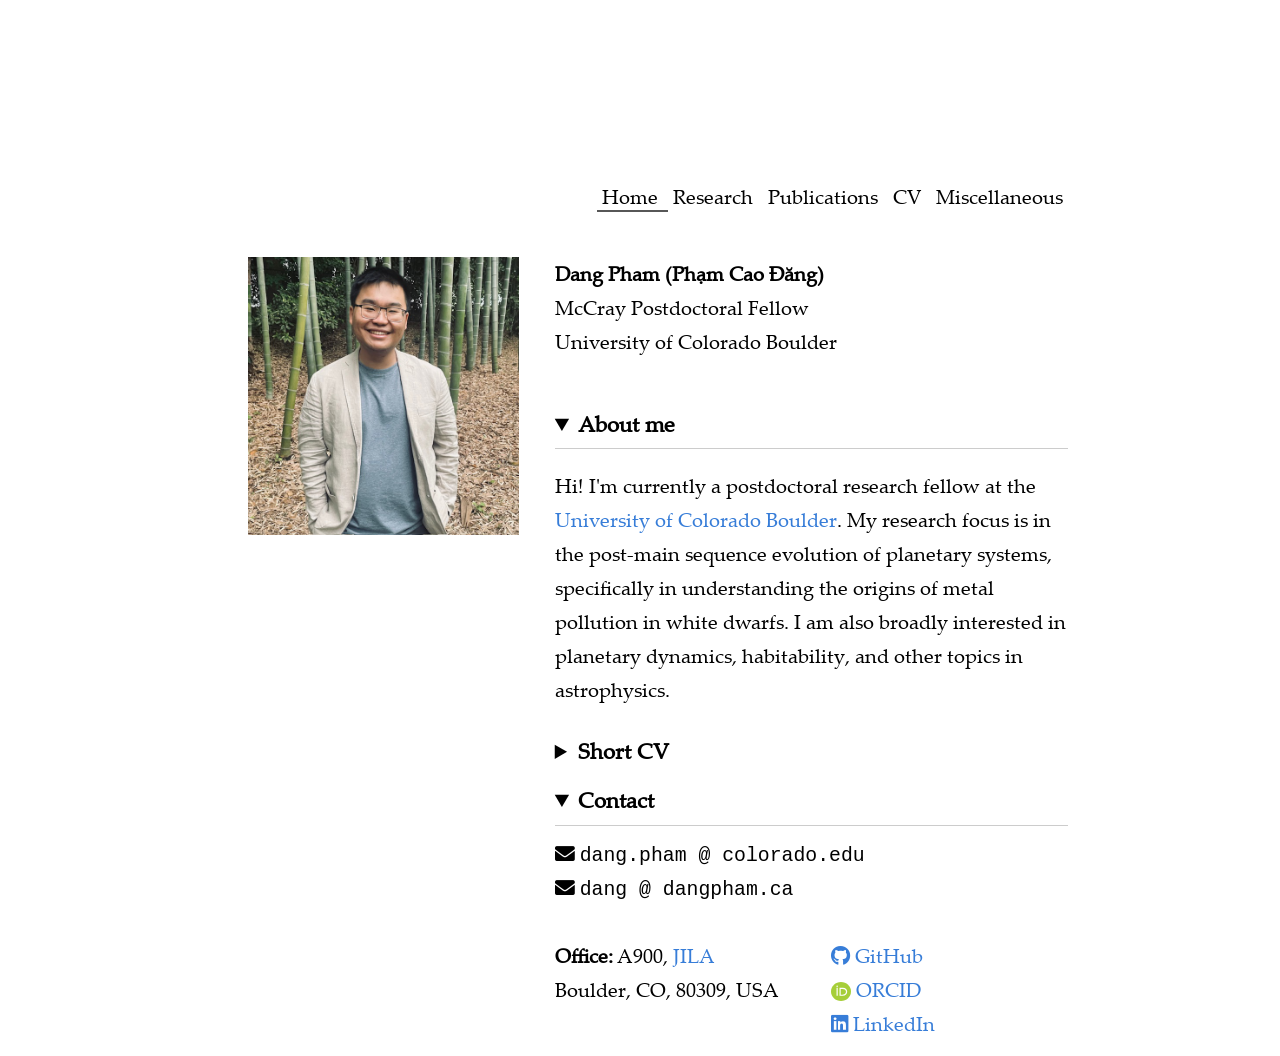
==== commit 6bd63f27: "big update" ====
--- a/index.html
+++ b/index.html
@@ -2,74 +2,184 @@
 <html xmlns="http://www.w3.org/1999/xhtml">
 
 <head>
+    <!-- Google tag (gtag.js) -->
+    <script async src="https://www.googletagmanager.com/gtag/js?id=G-QSCLEWHS2J"></script>
+    <script>
+    window.dataLayer = window.dataLayer || [];
+    function gtag(){dataLayer.push(arguments);}
+    gtag('js', new Date());
+
+    gtag('config', 'G-QSCLEWHS2J');
+    </script>
+
+
     <meta http-equiv="Content-Type" content="text/html;">
     <meta charset="utf-8" />
-    <meta name="viewport" content="width=device-width, initial-scale=1, user-scalable=no" />
+    <!-- <meta name="viewport" content="width=device-width, initial-scale=1, user-scalable=no" /> -->
+    <meta name="viewport" content="width=device-width, initial-scale=1.0">
     <link rel="stylesheet" href="assets/css/main.css" />
     <link rel="stylesheet" href="https://pro.fontawesome.com/releases/v5.10.0/css/all.css" 
         integrity="sha384-AYmEC3Yw5cVb3ZcuHtOA93w35dYTsvhLPVnYs9eStHfGJvOvKxVfELGroGkvsg+p" crossorigin="anonymous"/>
     
     <script type="text/javascript" src="assets/js/jquery.min.js"></script>
     <title>Dang Pham (Phạm Cao Đăng)</title>
+    <script type="text/javascript" src="assets/js/pre.js"></script>
 </head>
 
 <body>
-    <div id="header"></div>
-    
-
+    <div class="index-nav">
+    <ul>
+        <div class="nav-dest">
+            <li style="border-bottom: 2px solid #575757;"><a href="/">
+                <!-- <i class="fa fa-home" aria-hidden="true"></i> -->
+                Home</a>
+            </li>
+            <li><a href="research">
+                <!-- <i class="fa fa-terminal" aria-hidden="true"></i> -->
+                Research</a>
+            </li>
+            <li><a href="pub">
+                <!-- <i class="fa fa-terminal" aria-hidden="true"></i> -->
+                Publications</a>
+            </li>
+            <li><a href="CV.pdf">
+                <!-- <i class="fa fa-file" aria-hidden="true"></i> -->
+                CV</a>
+            </li>
+            <li><a href="misc">
+                <!-- <i class="fa fa-envelope" aria-hidden="true"></i> -->
+                Miscellaneous</a>
+            </li>
+        </div>
+    </ul>
+    </div>
     <div class="wrapper">
         <section id="about" >
-            <!-- <center><h1 id="home" class="proj"><span class='word'>Me</span></h1></center> -->
-            <img class="profile-pic" src="assets/img/IMG_1156.jpg" />
-            <div class="text intro">
-                <h3>Dang Pham (Phạm Cao Đăng)</h3>
-                Graduate Student
-                <br>
-                Department of Astronomy & Astrophysics
-                <br>
-                University of Toronto
-                <br>
-                <br>
-                <p>
-                Hi! I'm currently a graduate student in Astrophysics, working with
-                Professor <a href="http://hanno-rein.de/">Hanno Rein</a> on planetary dynamics. 
-                Currently, my main research focus is on polluted white dwarfs, 
-                specifically in potential reservoirs and mechanisms to deliver them.
-                </p>
-                
-                <p>
-                I grew up in Vietnam, moved to the US for high school and university. 
-                I studied Physics for my undergraduate
-                and (very satisfyingly) minored in Archaeology.
-                I moved to Canada during <i>the pandemic</i>
-                to pursue a PhD in Astrophysics.
-                </p>
+            <div class="container">
+                <div class="left">
+                <img class="profile-pic" src="assets/img/IMG_8232.jpg" />
+                </div>
+                <div class="text right">
+                    <h3>Dang Pham (Phạm Cao Đăng)</h3>
+                        McCray Postdoctoral Fellow
+                    <br>
+                    University of Colorado Boulder
+                    <p></p>
 
-                <p>
-                I love to share my passion in physics and astronomy through 
-                <a href="https://www.cornellastrosociety.org/">outreach</a> and teaching. 
-                When I don't work during unorthodox hours, I usually go down the
-                Wikipedia rabbit hole, dabble in photography, play the piano, and work
-                on other research projects.
-                </p>
-                
-                <p>
-                    Here is my <a href="CV.pdf">CV</a>.
-                </p>
+                    <details open>
+                        <summary><strong>About me</strong></summary>
+                        <p>
+                        Hi! I'm currently a postdoctoral research fellow 
+                        at the <a href="https://www.colorado.edu/aps/">University of Colorado Boulder</a>.
+                        My research focus is in the post-main sequence evolution of planetary systems,
+                        specifically in understanding the origins of metal pollution in white dwarfs.
+                        I am also broadly interested in planetary dynamics, habitability, and other topics in astrophysics.
+                        </p>
+                    </details>
+
+                    <details>
+                    <summary><strong>Short CV</strong></summary>
+                    <div class="cv-columns">
+                        <div>
+                        <strong>Postdoctoral Fellow</strong>
+                        <ul>
+                            <li>University of Colorado Boulder, 2025 - Present</li>
+                        </ul>
+
+                        <strong> PhD, Doctor of Philosophy</strong>
+                        <ul>
+                            <li>University of Toronto, 2020 - 2025</li>
+                            <li>Advisor: <a href="http://hanno-rein.de/">Hanno Rein</a></li>
+                            <li>Thesis: 
+                                <i><a href="https://utoronto.scholaris.ca/items/c542c492-a068-44c4-afcb-b8dae9908842">Small Bodies, Small Stars: The Fate of Comets</a></i>
+                            </li>
+                        </ul>
+
+                        <strong>Bachelor of Arts in Physics, Mathematics</strong>
+                        <ul>
+                            <li>Cornell University, 2016 - 2020</li>
+                            <li>
+                            Research Advisors:
+                            <a href="https://astro.cornell.edu/lisa-kaltenegger">Lisa Kaltenegger</a> and
+                            <a href="https://astro.cornell.edu/david-chernoff">David Chernoff</a>
+                            </li>
+                            <!-- <li>
+                            Thesis:
+                                <i>Bounded cosmic string backreaction and connecting Green’s functions for the wave equation</i>
+                            </li> -->
+                        </ul>
+                        <strong>Publications</strong>
+                        <ul>
+                            <li>12 total, 8 as first to third author (<a href="/pub">see list</a>)</li>
+                        </ul>
+                        </div>
+
+                        <div>
+                        <strong>Select Awards and Honors</strong>
+                        <ul>
+                            <li>McCray Postdoctoral Fellowship, 2025 -</li>
+                            <li>Ontario Graduate Scholarship, 2024–2025</li>
+                            <li>University of St. Michael’s College Junior Fellowship, 2023–2025</li>
+                            <li>Max-Planck-Institut für Astronomie Summer Research Fellowship, 2019</li>
+                        </ul>
+
+                        <strong>Some Outreach Activities</strong>
+                        <ul>
+                            <li>Overview on exoplanet research for high school teachers through <a href="https://www.discovertheuniverse.ca/events/2025-dunlap">Teaching the Universe</a>, 2025</li>
+                            <li>Solar eclipse workshops for the <a href="https://www.dunlap.utoronto.ca/eclipse-workshops-across-toronto/">Toronto Public Library</a>, 2024</li>
+                            <li>Juror for the <a href="https://caypt.org/">Canadian Young Physicists’ Tournament</a>, 2022-2024</li>
+                            <li>Volunteer for and Co-Director of <a href="https://www.astro.utoronto.ca/astrotours/singlepage/discover/">AstroTours</a>, 2021-2023</li>
+                            <li>Volunteer for and President of the <a href="https://www.spscornell.org/">Cornell Society of Physics Students</a>, 2016-2020</li>
+                            <li>Volunteer for the <a href="https://www.cornellastrosociety.org/">Cornell Astronomical Society</a>, 2016-2020</li>
+                        </ul>
+                        </div>
+                    </div>
+                    </details>
+
+                    <details open>
+                        <summary><strong>Contact</strong></summary>
+                        <span>
+                        <i class="fa fa-envelope" aria-hidden="true"></i>
+                            <span class="email"><samp>dang.<span class="goawaybot">bad bot</span>pham @ colorado<span class="goawaybot">good try lol</span>.edu<span class="goawaybot">good luck next time</span></samp></span></span>
+                        </span><br>
+                        <i class="fa fa-envelope" aria-hidden="true"></i>
+                            <span class="email"><samp>dang @ dang<span class="goawaybot">good try lol</span>pham.ca<span class="goawaybot">good luck next time</span></samp></span></span>
+                        </span><br>
+                        
+
+                        <div class="cv-columns">
+
+                        <div>
+                            <br><strong>Office:</strong>
+                            A900, <a href="https://maps.app.goo.gl/rgVdzSdr3xbDQpJ38">JILA</a> <br>
+                            Boulder, CO, 80309, USA
+                        </div>
+
+                        <div>
+                            <br><span><a href="https://github.com/dangcpham/">
+                                <i class="fab fa-github" aria-hidden="true"></i>
+                                GitHub
+                            </a></span><br>
+
+                            <span><a href="https://orcid.org/0000-0002-0924-8403" target="_blank" rel="noopener">
+                                <img src="assets/img/ORCID_iD.svg" alt="ORCID" style="height: 1em; vertical-align: middle;" />
+                                ORCID
+                            </a></span><br>
+
+                            <span><a href="https://www.linkedin.com/in/dang-pham-802514181/">
+                                <i class="fab fa-linkedin" aria-hidden="true"></i>
+                                LinkedIn
+                            </a></span>
+                        </div>
+                    </details>
+                    
+
+                </div>
+
             </div>
         </section>
     </div>
-
-    <div id="footer"></div>
-
-    
-
     <script defer type="text/javascript" src="assets/js/jquery.min.js"></script>
-    <script> 
-        $("#header").load("header.html"); 
-        $("#footer").load("footer.html");
-    </script>
-    <script defer type="text/javascript" src="assets/js/main.js"></script>
     <noscript><META HTTP-EQUIV="Refresh" CONTENT="0;URL=JSError.html"></noscript>
 </body>
 
--- a/assets/css/main.css
+++ b/assets/css/main.css
@@ -1,22 +1,26 @@
 @import url(fontawesome-all.min.css);
+@viewport {
+    width: device-width;
+    zoom: 1;
+}
 
 @font-face {
     font-family: Palatino;
     src: url('../fonts/PalatinoR.ttf');
   }  
 
-@viewport {
-    width: 1300px auto;
-}
-
+/* @font-face {
+    font-family: LinLibertine;
+    src: url('../fonts/LinLibertine_R.ttf');
+}   */
 
 html,
 body {
+    font-family: 'Palatino', 'Palatino Linotype', 'Georgia', serif;
     margin: 0;
     padding: 0;
     padding-left: 0.5em;
     padding-right: 0.5em;
-    font-family: Palatino;
     font-size: 18px;
     /* max-width: 100%; */
     margin-left: 10%;
@@ -24,6 +28,14 @@
     /* overflow-x: hidden; */
 }
 
+.wrapper {
+  min-height: 0vh;
+  display: flex;
+  flex-direction: column; /* Keeps things vertical */
+  justify-content: center; /* Vertically center contents */
+}
+
+
 
 a, a:visited {
     color: #377dd8;
@@ -39,7 +51,6 @@
 h2,
 h3 {
     text-decoration: none;
-    font-family: Palatino;
     font-weight: 700;
     font-size: 1em;
     margin: 0;
@@ -51,16 +62,59 @@
 }
 
 #header {
-    display: unset
+    display: unset;
+}
+
+li {
+    margin-top: 10px;
+}
+
+.index-nav {
+  position: static; /* turn off sticky */
+  margin-top: 20vh; /* push nav down */
+  border-bottom: none;
+  width: 100%;
+  height: 3em;
+  z-index: 10000;
+  background: #ffffff;
+  font-size:1.1em;
+  /* border-bottom: 2px solid #000000; */
+  /* border-top: 2px solid #000000; */
+}
+
+.index-nav ul {
+    list-style: none;
+    text-align: right;
+}
+
+.index-nav li {
+    padding: 0;
+    margin: 0;
+    display: inline;
+}
+
+.index-nav ul li a {
+    padding: 5px 5px;
+    text-decoration: none;
+    font-weight: 400;
+    cursor: pointer;
+    color: #000000;
+}
+
+.index-nav ul li a:hover,
+.index-nav ul li a:active {
+    color: #377dd8;
+    /* text-decoration: none; */
+    /* border-bottom: 2px solid #575757; */
 }
 
 .nav {
-    position: sticky;
+    position: static;
     /* right: 0px; */
     top: 0px;
     /* left: 10%; */
     width: 100%;
-    height: 30px;
+    height: 2em;
     z-index: 10000;
     background: #fff;
     margin-top: 0;
@@ -75,6 +129,7 @@
     cursor: pointer;
     z-index: 500;
     color: #000000;
+    font-size: 1.1em;
 }
 
 .name {
@@ -89,6 +144,11 @@
 
 a.active {
     color: #6e6e6e;
+    text-decoration: underline;
+}
+
+a:focus {
+  outline: 2px solid #377dd8;
 }
 
 .nav ul {
@@ -112,25 +172,20 @@
 
 .nav ul li a:hover,
 .nav ul li a:active {
-    color: #6e6e6e;
+    color: #377dd8;
     /* text-decoration: none; */
     /* border-bottom: 2px solid #575757; */
 }
 
 section {
-    padding-top: 30px;
-    padding-bottom: 30px;
+    padding-top: 0px;
+    padding-bottom: 15px;
     justify-content: center;
     overflow: hidden;
 
     /* height: 100%; */
     /* min-height: 100vh; */
     /* align-items: center; */
-}
-
-#about {
-    padding-top: 5%;
-
 }
 
 #flickr {
@@ -139,14 +194,35 @@
     width: 100%;
 }
 
+.container {
+    padding-top:2vh;
+    display: flex;
+    flex-wrap: wrap;
+    align-items: flex-start; /* aligns top of image and text */
+    gap: 2rem; /* spacing between image and text */
+    font-size: 1.1em;
+}
+
+.left{
+    max-width: 33%;
+    flex-shrink: 0;
+}
+
 .profile-pic {
-    margin-left: auto;
-    margin-right: auto;
-    padding-top: 0;
-    padding-left: 5%;
-    max-width: 25%;
-    float: left;
-}
+  max-width: 100%;
+  height: auto;
+  flex-shrink: 0;
+}
+
+
+.right {
+  flex: 1;                        /* take remaining space */
+  display: flex;
+  flex-direction: column;
+  justify-content: center;        /* vertical centering */
+  text-align: left;
+}
+
 
 .intro {
     float: right;
@@ -157,8 +233,14 @@
 }
 
 .section-title {
+    padding: 5px 0 0 0;
+    margin-bottom: 0em;
     font-size: 1.5em;
-    text-decoration: underline;
+    /* text-decoration: underline; */
+}
+
+.section-title a {
+    font-size: 0.75em;
 }
 
 .research-title{
@@ -172,7 +254,7 @@
     z-index: 10000;
     background: #fff;
     margin-top: 0;
-    padding: 0px;
+    padding: 10px 0 0 0;
     /* margin: 0px; */
     border-top: 2px solid #000000;
     padding-bottom: 1%;
@@ -182,8 +264,8 @@
     list-style: none;
     text-align: right;
     padding: 0px;
-    padding-top: 2px;
-    margin: 0px;
+    padding-top: 0px;
+    margin: 0 0 0 0;
     right: 50%;
 }
 
@@ -212,27 +294,59 @@
     /* border-bottom: 2px solid #575757; */
 }
 
+.foot .email {
+    font-size: 15px;
+    font-weight: bold;
+    float: left;    
+}
+
 .foot .copyright {
     font-size: 15px;
-    float: left;
-}
-
-@media (max-width: 1350px) {
+    /* padding-bottom: 2%; */
+    float: right;
+}
+
+.visualize-spectra {
+    border: 0;
+}
+
+@media (max-width: 1200px) {
 
     html, body{
         font-size: 17px;
         padding: 0;
-        margin-left: 1%;
-        margin-right: 1%;
-        width: 97%;
+        margin-left: 2%;
+        margin-right: 2%;
+        width: 96%;
+    }
+
+    .index-nav {
+        margin-top: 10vh; /* push nav down */
+    }
+
+    .index-nav ul {
+        padding-left: 0px;
+        padding-top: 0px;
+        margin: 0;
+        text-align: center;
+    }
+    
+    .index-nav li {
+        padding: 0px;
+        margin-bottom: 0px;
+    }
+
+    .name{
+        display: none;
     }
 
     .nav {
-        height: 50px;
+        padding-top:2%;
+        height: 20px;
     }
 
     section {
-        padding-top: 50px;
+        padding-top: 5px;
     }
 
     .nav h2 {
@@ -251,20 +365,9 @@
     .nav li {
         padding: 0px;
         margin-bottom: 0px;
-    }    
-    
-}
-
-@media (max-width: 600px) {
-    body{
-        font-size: 15px;
-    }
-    
-    .nav {
-        height: 50px;
-    }
-
-    .profile-pic {
+    }
+
+    .left {
         display: inline-block;
         padding: 0;
         width: 100%;
@@ -275,14 +378,35 @@
         display: inline-block;
         width: 100%;
     }
+    
+}
+
+@media (max-width: 600px) {
+    body{
+        font-size: 15px;
+    }
+    
+    .index-nav{
+        margin-top: 1vh; /* push nav down */
+    }
+    .container {
+        padding-top: 0;
+    }
+    .name {
+        display: none;
+    }
+
+    .nav {
+        padding-top:3%;
+        height: 25px;
+    }
 
     section {
-        padding-top: 50px;
+        padding-top: 0px;
     }
 
     .nav h2 {
         padding-top: 5px;
-        font-size: 20px;
     }
 
     .nav ul li a {
@@ -300,13 +424,9 @@
     body{
         font-size: 13px;
     }
-    
-    .nav {
-        height: 50px;
-    }
 
     section {
-        padding-top: 50px;
+        padding-top: 5px;
     }
 
     .nav h2 {
@@ -317,11 +437,6 @@
         padding: 5px 5px;
     }
 
-    .nav ul li a:hover {
-        /* text-decoration: underline; */
-        /* border-bottom: none; */
-        /* border-bottom: 2px solid #575757; */
-    }
 }
 
 @media (max-width: 300px) {
@@ -333,11 +448,165 @@
         padding: 5px 5px;
     }
 
-    .nav {
+    /* .nav {
         height: 105px;
-    }
-
-    section {
+    } */
+
+    /* section {
         padding-top: 105px;
+    } */
+}
+
+.goawaybot {
+    display: none;
+}
+
+#publist h3 {
+  margin-top: 1.5em;
+  font-size: 1.2em;
+  border-bottom: 1px solid #ccc;
+  padding-bottom: 0.3em;
+}
+
+details summary {
+  cursor: pointer;
+  font-size: 1.1em;
+  padding: 0.3em 0;
+}
+
+details[open] summary {
+  border-bottom: 1px solid #ccc;
+  margin-bottom: 0.5em;
+}
+
+.sort-controls {
+  display: flex;
+  flex-wrap: wrap;
+  align-items: center;
+  margin-bottom: 0;
+  font-family: Palatino, serif;
+  gap: 0.5em;
+}
+
+.sort-dropdown {
+  padding: 6px 6px;
+  border: 1px solid #aaa;
+  border-radius: 4px;
+  font-size: 1em;
+  font-family: inherit;
+  background-color: #fff;
+  cursor: pointer;
+}
+
+.sort-btn {
+  background-color: #f4f4f4;
+  border: 1px solid #aaa;
+  border-radius: 4px;
+  padding: 6px 6px;
+  cursor: pointer;
+  font-size: 0.95em;
+  font-family: inherit;
+  transition: background-color 0.2s, color 0.2s;
+}
+
+.sort-btn:hover {
+  background-color: #377dd8;
+  color: #fff;
+}
+
+/* Dark mode styles */
+body.dark-mode {
+    background-color: #121212;
+    color: #f0f0f0;
+}
+
+body.dark-mode a,
+body.dark-mode .nav ul li a,
+body.dark-mode .foot ul li a {
+    color: #80b3ff;
+}
+
+body.dark-mode a:hover,
+body.dark-mode .nav ul li a:hover,
+body.dark-mode .foot ul li a:hover {
+    color: #cce0ff;
+}
+
+body.dark-mode .nav,
+body.dark-mode .foot {
+    background-color: #121212;
+    border-color: #444;
+}
+
+body.dark-mode .nav h2{
+    color: #80b3ff;
+}
+
+body.dark-mode .sort-btn,
+body.dark-mode .sort-dropdown {
+    background-color: #333;
+    color: #f0f0f0;
+    border-color: #777;
+}
+
+body.dark-mode details[open] summary {
+    border-color: #555;
+}
+
+.dark-mode {
+  background-color: #111;
+  color: #ddd;
+}
+
+.dark-mode a {
+  color: #8bbfff;
+}
+
+.dark-mode .nav,
+.dark-mode .foot {
+  background: #111;
+  border-color: #444;
+}
+
+.dark-mode .sort-btn {
+  background-color: #222;
+  color: #ddd;
+  border-color: #555;
+}
+
+.dark-mode .sort-btn:hover {
+  background-color: #377dd8;
+  color: white;
+}
+
+#toggle-dark {
+  background: none;
+  border: none;
+  font-size: 1.5rem;
+  cursor: pointer;
+  margin-left: auto;
+  color: var(--fg);
+  transition: opacity 0.3s;
+}
+
+#toggle-dark:hover {
+  opacity: 0.7;
+}
+
+.cv-columns {
+  display: grid;
+  grid-template-columns: 1fr 1fr;
+  gap: 2em;
+  margin-top: 0;
+}
+
+@media (max-width: 800px) {
+  .cv-columns {
+    grid-template-columns: 1fr;
+    margin-top: 0;
+  }
+  #flickr {
+        max-width: 100%;
+        margin: 0;
     }
 }
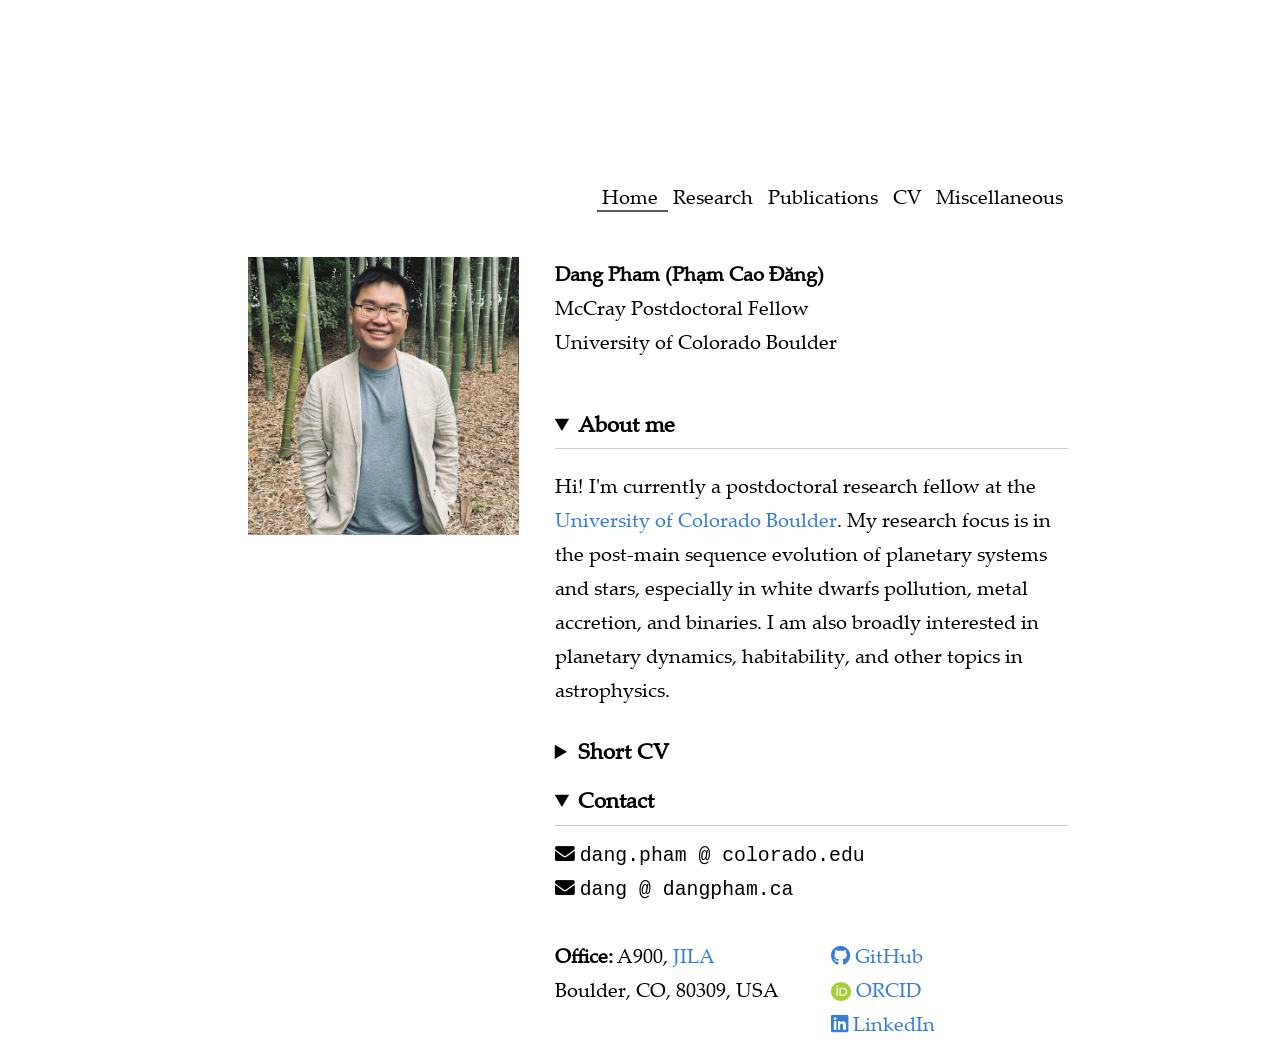
==== commit fd551836: "update" ====
--- a/index.html
+++ b/index.html
@@ -11,6 +11,9 @@
 
     gtag('config', 'G-QSCLEWHS2J');
     </script>
+
+    <!-- Umami Analytics -->
+    <script defer src="https://cloud.umami.is/script.js" data-website-id="f1fb417b-9cb5-40f3-a256-34f0871eef03"></script>
 
 
     <meta http-equiv="Content-Type" content="text/html;">
@@ -71,8 +74,8 @@
                         <p>
                         Hi! I'm currently a postdoctoral research fellow 
                         at the <a href="https://www.colorado.edu/aps/">University of Colorado Boulder</a>.
-                        My research focus is in the post-main sequence evolution of planetary systems,
-                        specifically in understanding the origins of metal pollution in white dwarfs.
+                        My research focus is in the post-main sequence evolution of planetary systems and stars,
+                        especially in white dwarfs pollution, metal accretion, and binaries.
                         I am also broadly interested in planetary dynamics, habitability, and other topics in astrophysics.
                         </p>
                     </details>
@@ -110,17 +113,18 @@
                         </ul>
                         <strong>Publications</strong>
                         <ul>
-                            <li>12 total, 8 as first to third author (<a href="/pub">see list</a>)</li>
+                            <li>17 total, 12 as first to third author (<a href="/pub">see list</a>)</li>
                         </ul>
                         </div>
 
                         <div>
                         <strong>Select Awards and Honors</strong>
                         <ul>
-                            <li>McCray Postdoctoral Fellowship, 2025 -</li>
+                            <li>IAU PhD Prize Honourable Mention, 2026</li>
+                            <li>McCray Postdoctoral Fellowship, 2025 - Present</li>
                             <li>Ontario Graduate Scholarship, 2024–2025</li>
                             <li>University of St. Michael’s College Junior Fellowship, 2023–2025</li>
-                            <li>Max-Planck-Institut für Astronomie Summer Research Fellowship, 2019</li>
+                            <!-- <li>Max-Planck-Institut für Astronomie Summer Research Fellowship, 2019</li> -->
                         </ul>
 
                         <strong>Some Outreach Activities</strong>
@@ -129,7 +133,7 @@
                             <li>Solar eclipse workshops for the <a href="https://www.dunlap.utoronto.ca/eclipse-workshops-across-toronto/">Toronto Public Library</a>, 2024</li>
                             <li>Juror for the <a href="https://caypt.org/">Canadian Young Physicists’ Tournament</a>, 2022-2024</li>
                             <li>Volunteer for and Co-Director of <a href="https://www.astro.utoronto.ca/astrotours/singlepage/discover/">AstroTours</a>, 2021-2023</li>
-                            <li>Volunteer for and President of the <a href="https://www.spscornell.org/">Cornell Society of Physics Students</a>, 2016-2020</li>
+                            <!-- <li>Volunteer for and President of the <a href="https://www.spscornell.org/">Cornell Society of Physics Students</a>, 2016-2020</li> -->
                             <li>Volunteer for the <a href="https://www.cornellastrosociety.org/">Cornell Astronomical Society</a>, 2016-2020</li>
                         </ul>
                         </div>
